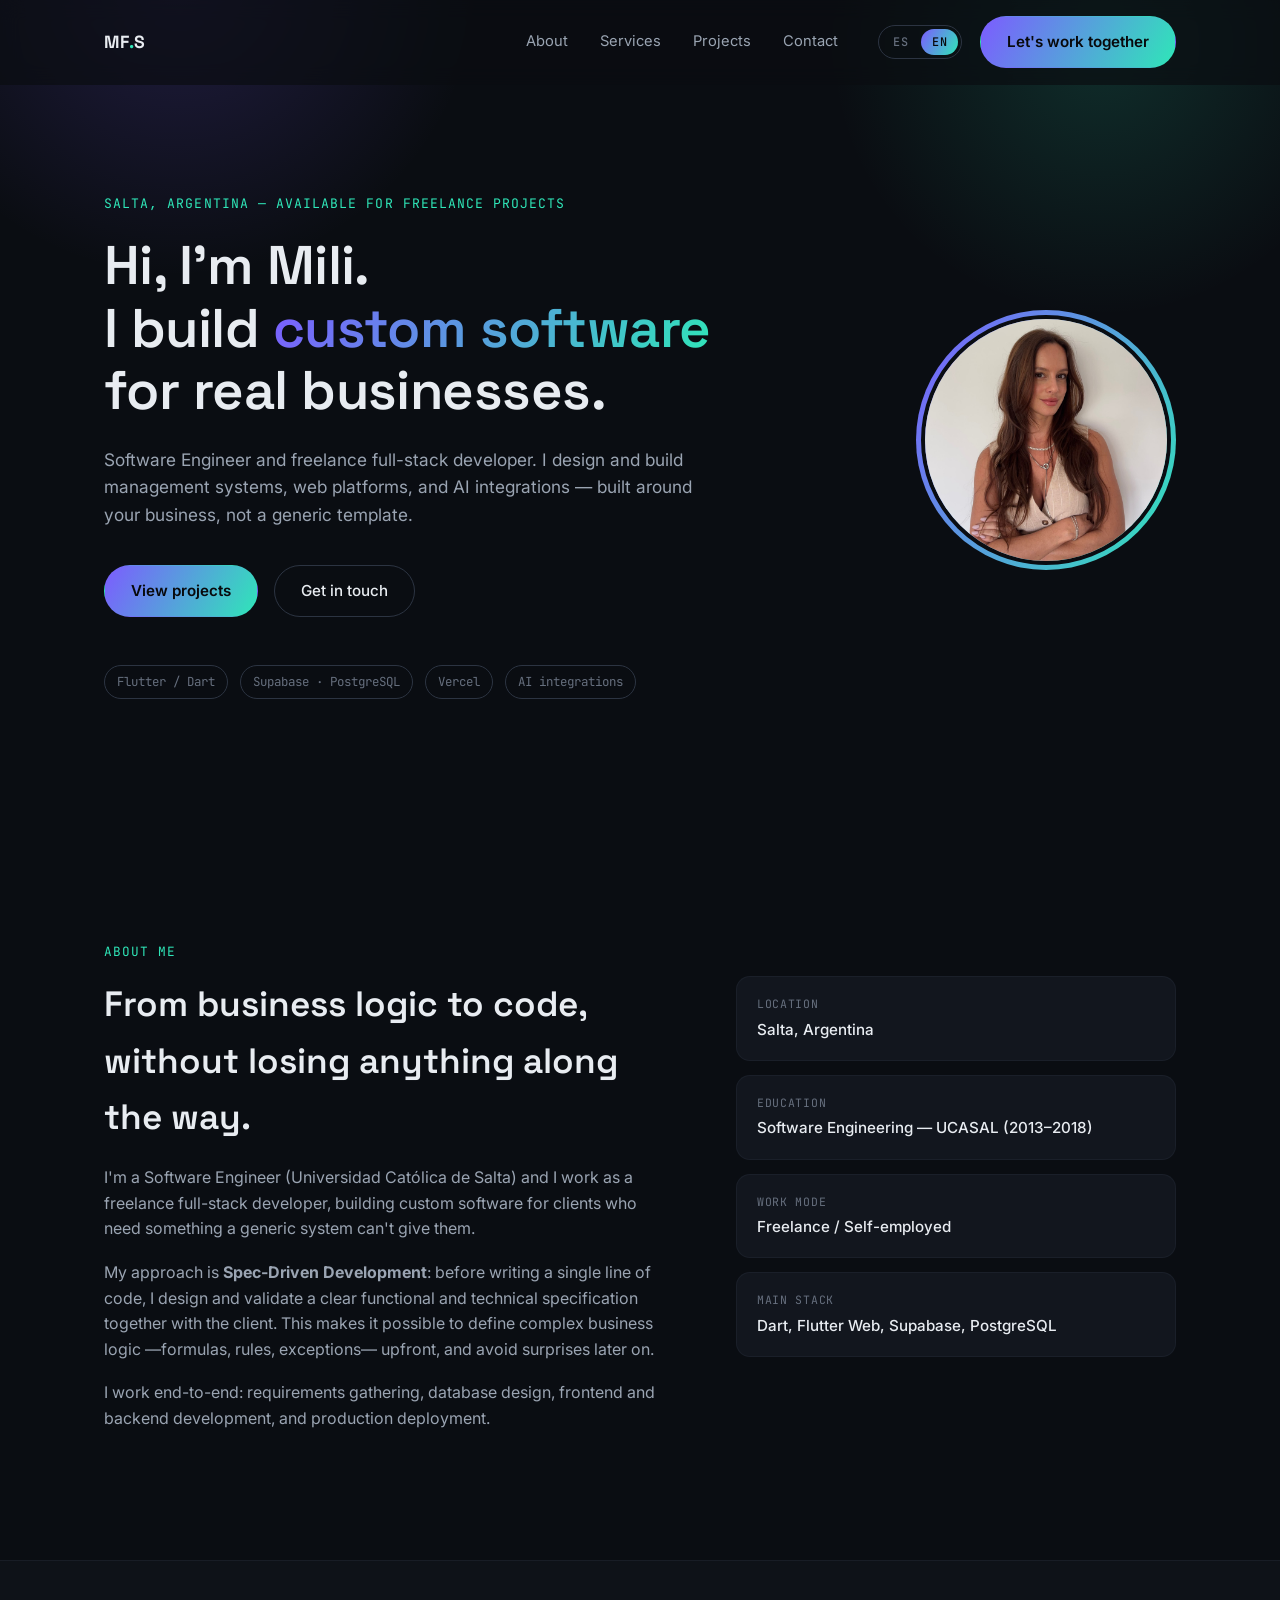
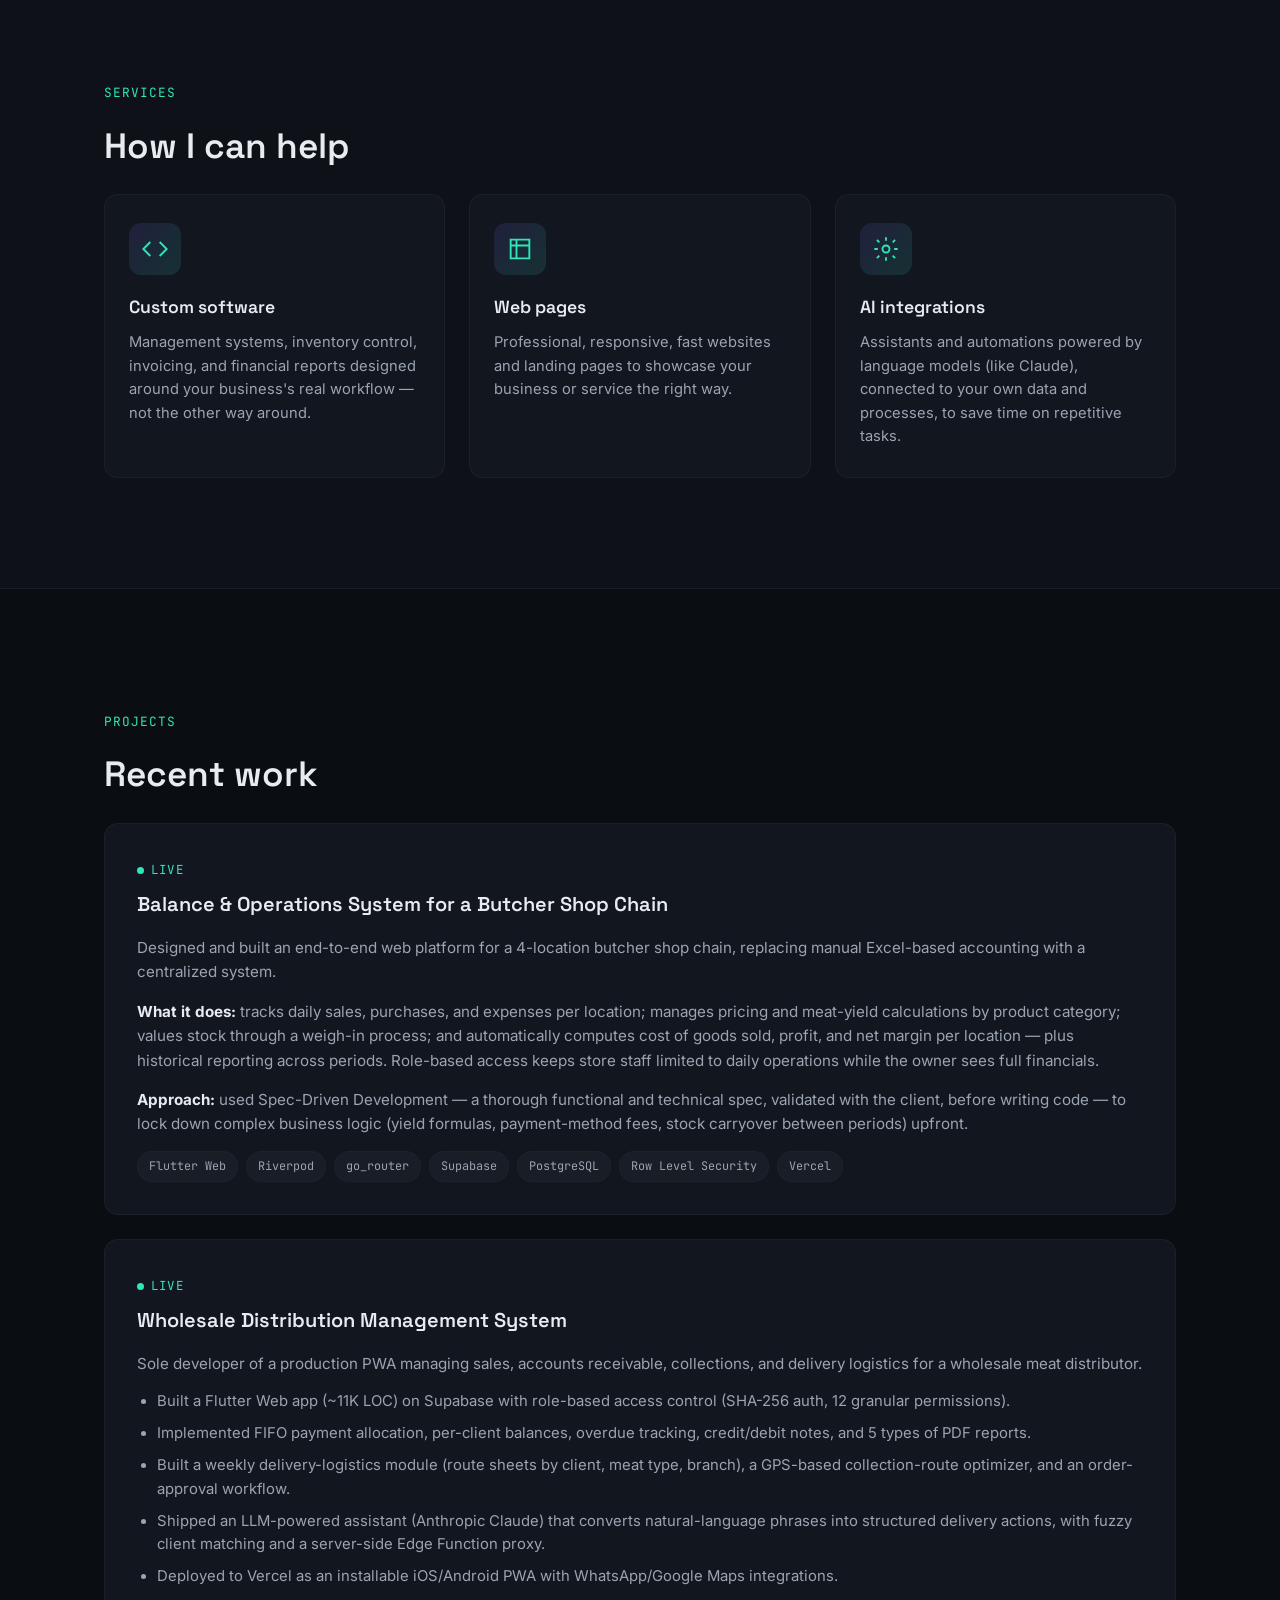
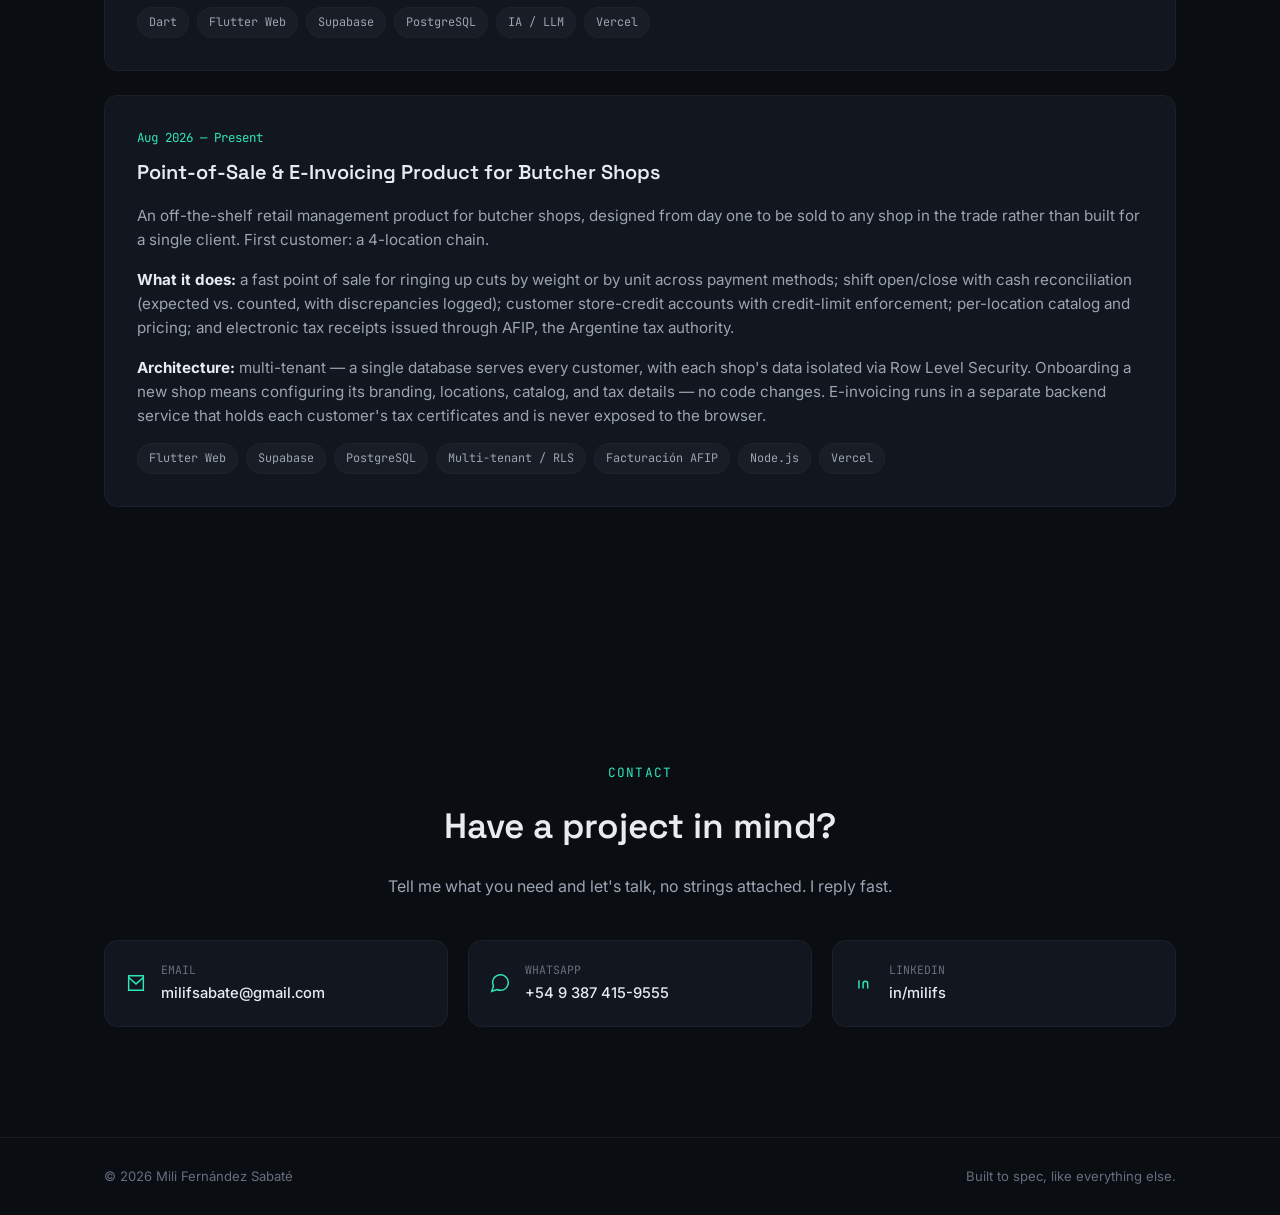
==== index.html @ 6b2559d8 "Marcar los sistemas en operación como Live y sumar el producto para carnicerías Los dos proyectos qu" ====
<!DOCTYPE html>
<html lang="es">
<head>
  <meta charset="UTF-8" />
  <meta name="viewport" content="width=device-width, initial-scale=1.0" />
  <title>Mili Fernández Sabaté — Desarrolladora de Software a Medida</title>
  <meta name="description" content="Ingeniera en Informática y desarrolladora full-stack freelance. Software a medida, páginas web e integraciones con IA para negocios reales." />
  <link rel="preconnect" href="https://fonts.googleapis.com">
  <link rel="preconnect" href="https://fonts.gstatic.com" crossorigin>
  <link href="https://fonts.googleapis.com/css2?family=Space+Grotesk:wght@400;500;600;700&family=Inter:wght@400;500;600&family=JetBrains+Mono:wght@400;500&display=swap" rel="stylesheet">
  <link rel="stylesheet" href="css/styles.css" />
</head>
<body>

  <!-- NAV -->
  <header class="nav" id="nav">
    <div class="nav-inner">
      <a href="#top" class="logo">MF<span class="logo-dot">.</span>S</a>
      <div class="nav-menu" id="nav-menu">
        <nav class="nav-links" id="nav-links">
          <a href="#sobre-mi" data-i18n="nav.about">Sobre mí</a>
          <a href="#servicios" data-i18n="nav.services">Servicios</a>
          <a href="#proyectos" data-i18n="nav.projects">Proyectos</a>
          <a href="#contacto" data-i18n="nav.contact">Contacto</a>
        </nav>
        <div class="nav-right">
          <div class="lang-switch" id="lang-switch" role="group" aria-label="Seleccionar idioma">
            <button type="button" data-lang="es" class="active">ES</button>
            <button type="button" data-lang="en">EN</button>
          </div>
          <a href="#contacto" class="btn btn-primary nav-cta" data-i18n="nav.cta">Trabajemos juntos</a>
        </div>
      </div>
      <button class="nav-toggle" id="nav-toggle" aria-label="Abrir menú">
        <span></span><span></span><span></span>
      </button>
    </div>
  </header>

  <!-- HERO -->
  <section class="hero" id="top">
    <div class="hero-bg" aria-hidden="true"></div>
    <div class="container hero-inner">
      <div class="hero-text">
        <p class="eyebrow reveal" data-i18n="hero.eyebrow">Salta, Argentina — Disponible para proyectos freelance</p>
        <h1 class="hero-title reveal" data-i18n="hero.title">
          Hola, soy Mili.<br />
          Construyo <span class="text-gradient">software a medida</span><br />
          para negocios reales.
        </h1>
        <p class="hero-subtitle reveal" data-i18n="hero.subtitle">
          Ingeniera en Informática y desarrolladora full-stack freelance. Diseño y desarrollo
          sistemas de gestión, plataformas web e integraciones con IA, pensados para resolver
          el problema específico de tu negocio — no una plantilla genérica.
        </p>
        <div class="hero-actions reveal">
          <a href="#proyectos" class="btn btn-primary" data-i18n="hero.cta1">Ver proyectos</a>
          <a href="#contacto" class="btn btn-ghost" data-i18n="hero.cta2">Contactarme</a>
        </div>
        <div class="hero-stack reveal">
          <span data-i18n="hero.stack1">Flutter / Dart</span>
          <span data-i18n="hero.stack2">Supabase · PostgreSQL</span>
          <span data-i18n="hero.stack3">Vercel</span>
          <span data-i18n="hero.stack4">Integraciones con IA</span>
        </div>
      </div>
      <div class="hero-photo-wrap reveal">
        <div class="hero-photo-ring">
          <img class="hero-photo" src="assets/profile.jpg" alt="Mili Fernández Sabaté" />
        </div>
      </div>
    </div>
  </section>

  <!-- SOBRE MI -->
  <section class="section" id="sobre-mi">
    <div class="container">
      <p class="section-tag reveal" data-i18n="about.tag">Sobre mí</p>
      <div class="about-grid">
        <div class="reveal">
          <h2 class="section-title" data-i18n="about.title">De la lógica del negocio al código, sin perder nada en el camino.</h2>
          <p class="about-text" data-i18n="about.p1">
            Soy Ingeniera en Informática (Universidad Católica de Salta) y trabajo como desarrolladora
            full-stack freelance, construyendo software a medida para clientes que necesitan algo que
            un sistema genérico no puede darles.
          </p>
          <p class="about-text" data-i18n="about.p2">
            Mi enfoque es el <strong>Desarrollo Guiado por Especificaciones</strong>: antes de escribir
            una sola línea de código, diseño y valido junto al cliente una especificación funcional y
            técnica clara. Esto permite dejar bien definida la lógica compleja del negocio —fórmulas,
            reglas, excepciones— desde el principio, y evitar sorpresas más adelante.
          </p>
          <p class="about-text" data-i18n="about.p3">
            Trabajo de punta a punta: relevamiento, diseño de base de datos, desarrollo frontend y
            backend, y despliegue en producción.
          </p>
        </div>
        <div class="about-facts reveal">
          <div class="fact-card">
            <span class="fact-label" data-i18n="about.fact1label">Ubicación</span>
            <span class="fact-value" data-i18n="about.fact1value">Salta, Argentina</span>
          </div>
          <div class="fact-card">
            <span class="fact-label" data-i18n="about.fact2label">Formación</span>
            <span class="fact-value" data-i18n="about.fact2value">Ing. en Informática — UCASAL (2013–2018)</span>
          </div>
          <div class="fact-card">
            <span class="fact-label" data-i18n="about.fact3label">Modalidad</span>
            <span class="fact-value" data-i18n="about.fact3value">Freelance / Self-employed</span>
          </div>
          <div class="fact-card">
            <span class="fact-label" data-i18n="about.fact4label">Stack principal</span>
            <span class="fact-value" data-i18n="about.fact4value">Dart, Flutter Web, Supabase, PostgreSQL</span>
          </div>
        </div>
      </div>
    </div>
  </section>

  <!-- SERVICIOS -->
  <section class="section section-alt" id="servicios">
    <div class="container">
      <p class="section-tag reveal" data-i18n="services.tag">Servicios</p>
      <h2 class="section-title reveal" data-i18n="services.title">En qué puedo ayudarte</h2>
      <div class="cards-grid">
        <div class="service-card reveal">
          <div class="service-icon">
            <svg width="28" height="28" viewBox="0 0 24 24" fill="none" stroke="currentColor" stroke-width="1.6"><path d="M16 18l6-6-6-6M8 6l-6 6 6 6"/></svg>
          </div>
          <h3 data-i18n="services.card1.title">Software a medida</h3>
          <p data-i18n="services.card1.desc">Sistemas de gestión, control de stock, facturación y reportes financieros diseñados
            para el flujo de trabajo real de tu negocio, no al revés.</p>
        </div>
        <div class="service-card reveal">
          <div class="service-icon">
            <svg width="28" height="28" viewBox="0 0 24 24" fill="none" stroke="currentColor" stroke-width="1.6"><path d="M4 4h16v16H4z"/><path d="M4 9h16M9 4v16"/></svg>
          </div>
          <h3 data-i18n="services.card2.title">Páginas web</h3>
          <p data-i18n="services.card2.desc">Sitios y landing pages profesionales, responsive y rápidas, para mostrar tu negocio
            o servicio de la mejor manera posible.</p>
        </div>
        <div class="service-card reveal">
          <div class="service-icon">
            <svg width="28" height="28" viewBox="0 0 24 24" fill="none" stroke="currentColor" stroke-width="1.6"><circle cx="12" cy="12" r="3"/><path d="M12 2v3M12 19v3M4.2 4.2l2.1 2.1M17.7 17.7l2.1 2.1M2 12h3M19 12h3M4.2 19.8l2.1-2.1M17.7 6.3l2.1-2.1"/></svg>
          </div>
          <h3 data-i18n="services.card3.title">Integraciones con IA</h3>
          <p data-i18n="services.card3.desc">Asistentes y automatizaciones con modelos de lenguaje (como Claude) conectados a tus
            propios datos y procesos, para ahorrar tiempo en tareas repetitivas.</p>
        </div>
      </div>
    </div>
  </section>

  <!-- PROYECTOS -->
  <section class="section" id="proyectos">
    <div class="container">
      <p class="section-tag reveal" data-i18n="projects.tag">Proyectos</p>
      <h2 class="section-title reveal" data-i18n="projects.title">Trabajo reciente</h2>

      <article class="project-card reveal">
        <div class="project-header">
          <div>
            <span class="project-period project-live" data-i18n="project1.period">Live</span>
            <h3 data-i18n="project1.title">Sistema de Balance y Operaciones para una Cadena de Carnicerías</h3>
          </div>
        </div>
        <p class="project-desc" data-i18n="project1.p1">
          Diseñé y desarrollé una plataforma web integral para una cadena de carnicerías con
          4 sucursales, reemplazando la contabilidad manual en Excel por un sistema centralizado.
        </p>
        <p class="project-desc" data-i18n="project1.p2">
          <strong>Qué hace:</strong> registra ventas, compras y gastos diarios por sucursal;
          gestiona precios y cálculos de rendimiento de carne por categoría de producto; valora
          el stock mediante un proceso de pesaje; y calcula automáticamente el costo de mercadería
          vendida, la ganancia y el margen neto por sucursal, con reportes históricos entre
          períodos. El acceso por roles limita al personal de tienda a las operaciones diarias,
          mientras que el dueño ve las finanzas completas.
        </p>
        <p class="project-desc" data-i18n="project1.p3">
          <strong>Enfoque:</strong> Desarrollo Guiado por Especificaciones — una especificación
          funcional y técnica exhaustiva, validada con el cliente antes de escribir código, para
          definir de antemano la lógica de negocio compleja (fórmulas de rendimiento, comisiones
          por medio de pago, arrastre de stock entre períodos).
        </p>
        <div class="tag-list">
          <span class="tag">Flutter Web</span>
          <span class="tag">Riverpod</span>
          <span class="tag">go_router</span>
          <span class="tag">Supabase</span>
          <span class="tag">PostgreSQL</span>
          <span class="tag">Row Level Security</span>
          <span class="tag">Vercel</span>
        </div>
      </article>

      <article class="project-card reveal">
        <div class="project-header">
          <div>
            <span class="project-period project-live" data-i18n="project2.period">Live</span>
            <h3 data-i18n="project2.title">Sistema de Gestión de Distribución Mayorista</h3>
          </div>
        </div>
        <p class="project-desc" data-i18n="project2.p1">
          Única desarrolladora de una PWA en producción que gestiona ventas, cuentas por cobrar,
          cobranzas y logística de entregas para un distribuidor mayorista de carnes.
        </p>
        <ul class="project-list">
          <li data-i18n="project2.li1">App en Flutter Web (~11K líneas de código) sobre Supabase, con control de acceso
            basado en roles (autenticación SHA-256, 12 permisos granulares).</li>
          <li data-i18n="project2.li2">Asignación de pagos FIFO, saldos por cliente, seguimiento de deudas vencidas,
            notas de crédito/débito y 5 tipos de reportes en PDF.</li>
          <li data-i18n="project2.li3">Módulo semanal de logística de entregas (hojas de ruta por cliente, tipo de carne
            y sucursal), optimizador de rutas de cobranza basado en GPS, y flujo de aprobación
            de pedidos.</li>
          <li data-i18n="project2.li4">Asistente con IA (Anthropic Claude) que convierte frases en lenguaje natural en
            acciones de entrega estructuradas, con matching difuso de clientes y un proxy
            server-side mediante Edge Function.</li>
          <li data-i18n="project2.li5">Desplegado en Vercel como PWA instalable para iOS/Android, con integraciones de
            WhatsApp y Google Maps.</li>
        </ul>
        <div class="tag-list">
          <span class="tag">Dart</span>
          <span class="tag">Flutter Web</span>
          <span class="tag">Supabase</span>
          <span class="tag">PostgreSQL</span>
          <span class="tag">IA / LLM</span>
          <span class="tag">Vercel</span>
        </div>
      </article>

      <article class="project-card reveal">
        <div class="project-header">
          <div>
            <span class="project-period" data-i18n="project3.period">Ago 2026 — Presente</span>
            <h3 data-i18n="project3.title">Producto de Punto de Venta y Facturación Electrónica para Carnicerías</h3>
          </div>
        </div>
        <p class="project-desc" data-i18n="project3.p1">
          Producto propio de gestión comercial para carnicerías, pensado desde el día uno para
          venderse a cualquier comercio del rubro en lugar de desarrollarse a medida para uno solo.
          El primer cliente es una cadena de 4 sucursales.
        </p>
        <p class="project-desc" data-i18n="project3.p2">
          <strong>Qué hace:</strong> punto de venta rápido para despachar cortes por kilo o por
          unidad con distintos medios de pago; apertura y cierre de turno con arqueo de caja
          (efectivo esperado contra contado, registrando las diferencias); cuenta corriente de
          clientes con control de límite de crédito; catálogo y precios propios por sucursal; y
          emisión de comprobantes fiscales electrónicos ante AFIP.
        </p>
        <p class="project-desc" data-i18n="project3.p3">
          <strong>Arquitectura:</strong> multi-tenant — una sola base de datos atiende a todos los
          clientes, con los datos de cada carnicería aislados mediante Row Level Security. Dar de
          alta un comercio nuevo es configurar su marca, sucursales, catálogo y datos fiscales, sin
          tocar código. La facturación electrónica corre en un servicio backend separado que
          custodia los certificados fiscales de cada cliente y nunca se expone en el navegador.
        </p>
        <div class="tag-list">
          <span class="tag">Flutter Web</span>
          <span class="tag">Supabase</span>
          <span class="tag">PostgreSQL</span>
          <span class="tag">Multi-tenant / RLS</span>
          <span class="tag">Facturación AFIP</span>
          <span class="tag">Node.js</span>
          <span class="tag">Vercel</span>
        </div>
      </article>
    </div>
  </section>

  <!-- TESTIMONIOS (oculto hasta tener contenido real) -->
  <section class="section section-alt" id="testimonios" hidden>
    <div class="container">
      <p class="section-tag reveal">Testimonios</p>
      <h2 class="section-title reveal">Lo que dicen mis clientes</h2>
      <div class="cards-grid" id="testimonials-grid">
        <!-- Agregar acá cada testimonio con esta estructura:
        <blockquote class="testimonial-card reveal">
          <p>"Texto del testimonio."</p>
          <footer>— Nombre, Cargo / Empresa</footer>
        </blockquote>
        -->
      </div>
    </div>
  </section>

  <!-- CONTACTO -->
  <section class="section" id="contacto">
    <div class="container contact-inner">
      <p class="section-tag reveal" data-i18n="contact.tag">Contacto</p>
      <h2 class="section-title reveal" data-i18n="contact.title">¿Tenés un proyecto en mente?</h2>
      <p class="about-text reveal" data-i18n="contact.subtitle">
        Contame qué necesitás y charlamos sin compromiso. Respondo rápido.
      </p>
      <div class="contact-grid reveal">
        <a class="contact-card" href="mailto:milifsabate@gmail.com">
          <svg width="22" height="22" viewBox="0 0 24 24" fill="none" stroke="currentColor" stroke-width="1.6"><path d="M4 4h16v16H4z"/><path d="M4 6l8 7 8-7"/></svg>
          <div>
            <span class="contact-label" data-i18n="contact.email.label">Email</span>
            <span class="contact-value">milifsabate@gmail.com</span>
          </div>
        </a>
        <a class="contact-card" href="https://wa.me/5493874159555" target="_blank" rel="noopener">
          <svg width="22" height="22" viewBox="0 0 24 24" fill="none" stroke="currentColor" stroke-width="1.6"><path d="M21 11.5a8.38 8.38 0 0 1-.9 3.8 8.5 8.5 0 0 1-7.6 4.7 8.38 8.38 0 0 1-3.8-.9L3 21l1.9-5.7a8.38 8.38 0 0 1-.9-3.8 8.5 8.5 0 0 1 4.7-7.6 8.38 8.38 0 0 1 3.8-.9h.5a8.48 8.48 0 0 1 8 8v.5z"/></svg>
          <div>
            <span class="contact-label" data-i18n="contact.whatsapp.label">WhatsApp</span>
            <span class="contact-value">+54 9 387 415-9555</span>
          </div>
        </a>
        <a class="contact-card" href="https://www.linkedin.com/in/milifs/" target="_blank" rel="noopener">
          <svg width="22" height="22" viewBox="0 0 24 24" fill="none" stroke="currentColor" stroke-width="1.6"><path d="M4 4h16v16H4z" opacity="0"/><path d="M6.5 9h0M6.5 9v9M6.5 6.5h0M11 18v-5.5c0-1.7 1-2.5 2.5-2.5S16 10.8 16 12.5V18M11 12v6"/></svg>
          <div>
            <span class="contact-label" data-i18n="contact.linkedin.label">LinkedIn</span>
            <span class="contact-value">in/milifs</span>
          </div>
        </a>
      </div>
    </div>
  </section>

  <footer class="footer">
    <div class="container footer-inner">
      <span>© <span id="year"></span> Mili Fernández Sabaté</span>
      <span data-i18n="footer.tagline">Hecho a medida, como todo lo demás.</span>
    </div>
  </footer>

  <script src="js/i18n.js"></script>
  <script src="js/main.js"></script>
</body>
</html>
---- css/styles.css ----
/* ---------- Tokens ---------- */
:root {
  --bg: #0a0d12;
  --bg-alt: #0e1218;
  --surface: #12161e;
  --surface-hover: #171c26;
  --border: #22293580;
  --border-strong: #2c3442;
  --text: #e8ecf1;
  --text-dim: #9aa4b2;
  --text-faint: #666f7e;
  --accent: #7c5cff;
  --accent-2: #2fe6b8;
  --accent-grad: linear-gradient(120deg, #7c5cff, #2fe6b8);
  --radius: 14px;
  --max-w: 1120px;
  --font-display: "Space Grotesk", "Inter", sans-serif;
  --font-body: "Inter", sans-serif;
  --font-mono: "JetBrains Mono", monospace;
}

* { box-sizing: border-box; }

html { scroll-behavior: smooth; }

body {
  margin: 0;
  background: var(--bg);
  color: var(--text);
  font-family: var(--font-body);
  line-height: 1.6;
  -webkit-font-smoothing: antialiased;
}

.container {
  max-width: var(--max-w);
  margin: 0 auto;
  padding: 0 24px;
}

h1, h2, h3 {
  font-family: var(--font-display);
  font-weight: 600;
  margin: 0;
  color: var(--text);
}

p { color: var(--text-dim); }

a { color: inherit; text-decoration: none; }

.text-gradient {
  background: var(--accent-grad);
  -webkit-background-clip: text;
  background-clip: text;
  color: transparent;
}

/* ---------- Reveal on scroll ---------- */
.reveal {
  opacity: 0;
  transform: translateY(16px);
  transition: opacity .6s ease, transform .6s ease;
}
.reveal.in-view {
  opacity: 1;
  transform: translateY(0);
}

/* ---------- Nav ---------- */
.nav {
  position: fixed;
  top: 0;
  left: 0;
  right: 0;
  z-index: 100;
  backdrop-filter: blur(10px);
  background: rgba(10, 13, 18, 0.7);
  border-bottom: 1px solid transparent;
  transition: border-color .3s ease, background .3s ease;
}
.nav.scrolled {
  border-bottom-color: var(--border);
}
.nav-inner {
  max-width: var(--max-w);
  margin: 0 auto;
  padding: 16px 24px;
  display: flex;
  align-items: center;
  justify-content: space-between;
}
.logo {
  font-family: var(--font-display);
  font-weight: 700;
  font-size: 1.1rem;
  letter-spacing: 0.02em;
}
.logo-dot { color: var(--accent-2); }
.nav-menu {
  display: flex;
  align-items: center;
  gap: 40px;
}
.nav-links {
  display: flex;
  gap: 32px;
}
.nav-links a {
  font-size: 0.92rem;
  color: var(--text-dim);
  transition: color .2s ease;
}
.nav-links a:hover { color: var(--text); }
.nav-right {
  display: flex;
  align-items: center;
  gap: 18px;
}
.nav-cta { font-size: 0.88rem; padding: 9px 18px; }

.lang-switch {
  display: flex;
  border: 1px solid var(--border-strong);
  border-radius: 999px;
  padding: 3px;
  gap: 2px;
}
.lang-switch button {
  border: none;
  background: transparent;
  color: var(--text-faint);
  font-family: var(--font-mono);
  font-size: 0.74rem;
  font-weight: 500;
  letter-spacing: 0.04em;
  padding: 5px 11px;
  border-radius: 999px;
  cursor: pointer;
  transition: background .2s ease, color .2s ease;
}
.lang-switch button.active {
  background: var(--accent-grad);
  color: #08090c;
}
.lang-switch button:not(.active):hover {
  color: var(--text);
}

.nav-toggle {
  display: none;
  flex-direction: column;
  justify-content: center;
  gap: 5px;
  width: 36px;
  height: 36px;
  background: none;
  border: none;
  cursor: pointer;
}
.nav-toggle span {
  display: block;
  height: 2px;
  background: var(--text);
  border-radius: 2px;
  transition: transform .25s ease, opacity .25s ease;
}

/* ---------- Buttons ---------- */
.btn {
  display: inline-flex;
  align-items: center;
  justify-content: center;
  padding: 13px 26px;
  border-radius: 999px;
  font-weight: 500;
  font-size: 0.95rem;
  cursor: pointer;
  transition: transform .2s ease, box-shadow .2s ease, background .2s ease, border-color .2s ease;
  border: 1px solid transparent;
}
.btn-primary {
  background: var(--accent-grad);
  color: #08090c;
  font-weight: 600;
}
.btn-primary:hover {
  transform: translateY(-2px);
  box-shadow: 0 8px 24px -8px #7c5cff80;
}
.btn-ghost {
  border-color: var(--border-strong);
  color: var(--text);
}
.btn-ghost:hover {
  border-color: var(--accent);
  background: var(--surface);
}

/* ---------- Hero ---------- */
.hero {
  position: relative;
  padding: 180px 0 120px;
  overflow: hidden;
}
.hero-bg {
  position: absolute;
  inset: -20% -10% auto -10%;
  height: 700px;
  background:
    radial-gradient(500px circle at 20% 20%, #7c5cff33, transparent 60%),
    radial-gradient(450px circle at 80% 30%, #2fe6b826, transparent 60%);
  pointer-events: none;
  z-index: 0;
}
.hero-inner {
  position: relative;
  z-index: 1;
  display: grid;
  grid-template-columns: 1fr auto;
  gap: 48px;
  align-items: center;
}
.hero-text {
  max-width: 660px;
}
.eyebrow {
  font-family: var(--font-mono);
  font-size: 0.82rem;
  color: var(--accent-2);
  text-transform: uppercase;
  letter-spacing: 0.08em;
  margin-bottom: 20px;
}
.hero-title {
  font-size: clamp(2.2rem, 5vw, 3.4rem);
  line-height: 1.15;
  letter-spacing: -0.01em;
  margin-bottom: 24px;
}
.hero-subtitle {
  font-size: 1.08rem;
  max-width: 600px;
  margin-bottom: 36px;
}
.hero-actions {
  display: flex;
  gap: 16px;
  margin-bottom: 48px;
  flex-wrap: wrap;
}
.hero-stack {
  display: flex;
  gap: 12px;
  flex-wrap: wrap;
}
.hero-stack span {
  font-family: var(--font-mono);
  font-size: 0.78rem;
  color: var(--text-faint);
  border: 1px solid var(--border-strong);
  padding: 6px 12px;
  border-radius: 999px;
}

.hero-photo-wrap {
  display: flex;
  justify-content: center;
}
.hero-photo-ring {
  width: 260px;
  height: 260px;
  border-radius: 50%;
  padding: 5px;
  background: var(--accent-grad);
  flex-shrink: 0;
}
.hero-photo {
  width: 100%;
  height: 100%;
  border-radius: 50%;
  object-fit: cover;
  display: block;
  border: 4px solid var(--bg);
}

/* ---------- Sections ---------- */
.section {
  padding: 110px 0;
}
.section-alt {
  background: var(--bg-alt);
  border-top: 1px solid var(--border);
  border-bottom: 1px solid var(--border);
}
.section-tag {
  font-family: var(--font-mono);
  font-size: 0.8rem;
  color: var(--accent-2);
  text-transform: uppercase;
  letter-spacing: 0.08em;
  margin-bottom: 14px;
}
.section-title {
  font-size: clamp(1.6rem, 3.2vw, 2.2rem);
  margin-bottom: 20px;
  max-width: 640px;
}

/* ---------- About ---------- */
.about-grid {
  display: grid;
  grid-template-columns: 1.3fr 1fr;
  gap: 60px;
  align-items: start;
}
.about-text {
  margin-bottom: 18px;
  font-size: 1rem;
}
.about-facts {
  display: grid;
  gap: 14px;
}
.fact-card {
  background: var(--surface);
  border: 1px solid var(--border);
  border-radius: var(--radius);
  padding: 18px 20px;
  display: flex;
  flex-direction: column;
  gap: 4px;
}
.fact-label {
  font-family: var(--font-mono);
  font-size: 0.72rem;
  color: var(--text-faint);
  text-transform: uppercase;
  letter-spacing: 0.06em;
}
.fact-value {
  font-size: 0.95rem;
  font-weight: 500;
}

/* ---------- Services ---------- */
.cards-grid {
  display: grid;
  grid-template-columns: repeat(3, 1fr);
  gap: 24px;
  margin-top: 10px;
}
.service-card {
  background: var(--surface);
  border: 1px solid var(--border);
  border-radius: var(--radius);
  padding: 28px 24px;
  transition: border-color .25s ease, transform .25s ease;
}
.service-card:hover {
  border-color: var(--accent);
  transform: translateY(-4px);
}
.service-icon {
  width: 52px;
  height: 52px;
  border-radius: 12px;
  display: flex;
  align-items: center;
  justify-content: center;
  background: linear-gradient(135deg, #7c5cff22, #2fe6b822);
  color: var(--accent-2);
  margin-bottom: 18px;
}
.service-card h3 {
  font-size: 1.1rem;
  margin-bottom: 10px;
}
.service-card p {
  font-size: 0.92rem;
  margin: 0;
}

/* ---------- Projects ---------- */
.project-card {
  background: var(--surface);
  border: 1px solid var(--border);
  border-radius: var(--radius);
  padding: 32px;
  margin-bottom: 24px;
}
.project-header {
  margin-bottom: 16px;
}
.project-period {
  font-family: var(--font-mono);
  font-size: 0.78rem;
  color: var(--accent-2);
  display: block;
  margin-bottom: 8px;
}
.project-live {
  display: inline-flex;
  align-items: center;
  gap: 7px;
  text-transform: uppercase;
  letter-spacing: 0.1em;
}
.project-live::before {
  content: "";
  width: 7px;
  height: 7px;
  border-radius: 50%;
  background: var(--accent-2);
  animation: live-pulse 2.2s ease-out infinite;
}
@keyframes live-pulse {
  0%   { box-shadow: 0 0 0 0 #2fe6b899; }
  70%  { box-shadow: 0 0 0 7px #2fe6b800; }
  100% { box-shadow: 0 0 0 0 #2fe6b800; }
}
@media (prefers-reduced-motion: reduce) {
  .project-live::before { animation: none; }
}
.project-header h3 {
  font-size: 1.25rem;
}
.project-desc {
  font-size: 0.95rem;
  margin-bottom: 14px;
}
.project-desc strong { color: var(--text); }
.project-list {
  margin: 0 0 18px;
  padding-left: 20px;
  color: var(--text-dim);
  font-size: 0.93rem;
}
.project-list li { margin-bottom: 8px; }
.tag-list {
  display: flex;
  gap: 8px;
  flex-wrap: wrap;
}
.tag {
  font-family: var(--font-mono);
  font-size: 0.74rem;
  color: var(--text-dim);
  background: #ffffff08;
  border: 1px solid var(--border);
  padding: 5px 11px;
  border-radius: 999px;
}

/* ---------- Testimonials ---------- */
.testimonial-card {
  background: var(--surface);
  border: 1px solid var(--border);
  border-radius: var(--radius);
  padding: 26px;
  margin: 0;
}
.testimonial-card p {
  font-size: 0.98rem;
  color: var(--text);
  margin-bottom: 14px;
}
.testimonial-card footer {
  font-size: 0.85rem;
  color: var(--text-faint);
}

/* ---------- Contact ---------- */
.contact-inner {
  text-align: center;
}
.contact-inner .section-title,
.contact-inner .about-text {
  margin-left: auto;
  margin-right: auto;
}
.contact-grid {
  display: grid;
  grid-template-columns: repeat(3, 1fr);
  gap: 20px;
  margin-top: 40px;
  text-align: left;
}
.contact-card {
  display: flex;
  align-items: center;
  gap: 14px;
  background: var(--surface);
  border: 1px solid var(--border);
  border-radius: var(--radius);
  padding: 20px;
  transition: border-color .25s ease, transform .25s ease;
}
.contact-card:hover {
  border-color: var(--accent);
  transform: translateY(-3px);
}
.contact-card svg { color: var(--accent-2); flex-shrink: 0; }
.contact-label {
  display: block;
  font-family: var(--font-mono);
  font-size: 0.72rem;
  color: var(--text-faint);
  text-transform: uppercase;
  margin-bottom: 3px;
}
.contact-value {
  display: block;
  font-size: 0.92rem;
  font-weight: 500;
  word-break: break-word;
}

/* ---------- Footer ---------- */
.footer {
  border-top: 1px solid var(--border);
  padding: 28px 0;
}
.footer-inner {
  display: flex;
  justify-content: space-between;
  font-size: 0.82rem;
  color: var(--text-faint);
  flex-wrap: wrap;
  gap: 8px;
}

/* ---------- Responsive ---------- */
@media (max-width: 860px) {
  .about-grid { grid-template-columns: 1fr; gap: 32px; }
  .cards-grid { grid-template-columns: 1fr; }
  .contact-grid { grid-template-columns: 1fr; }
  .hero-inner { grid-template-columns: 1fr; text-align: center; }
  .hero-text { max-width: 100%; }
  .hero-actions, .hero-stack { justify-content: center; }
  .hero-photo-wrap { order: -1; }
  .hero-photo-ring { width: 180px; height: 180px; }
}

@media (max-width: 720px) {
  .nav-menu { display: none; }
  .nav-toggle { display: flex; }
  .nav.open .nav-menu {
    display: flex;
    flex-direction: column;
    align-items: flex-start;
    position: absolute;
    top: 100%;
    left: 0;
    right: 0;
    background: var(--bg);
    border-bottom: 1px solid var(--border);
    padding: 20px 24px 28px;
    gap: 20px;
  }
  .nav.open .nav-links {
    flex-direction: column;
    gap: 16px;
  }
  .nav.open .nav-right {
    flex-direction: column;
    align-items: flex-start;
    gap: 16px;
    width: 100%;
    border-top: 1px solid var(--border);
    padding-top: 18px;
  }
  .hero { padding: 140px 0 80px; }
  .section { padding: 72px 0; }
}
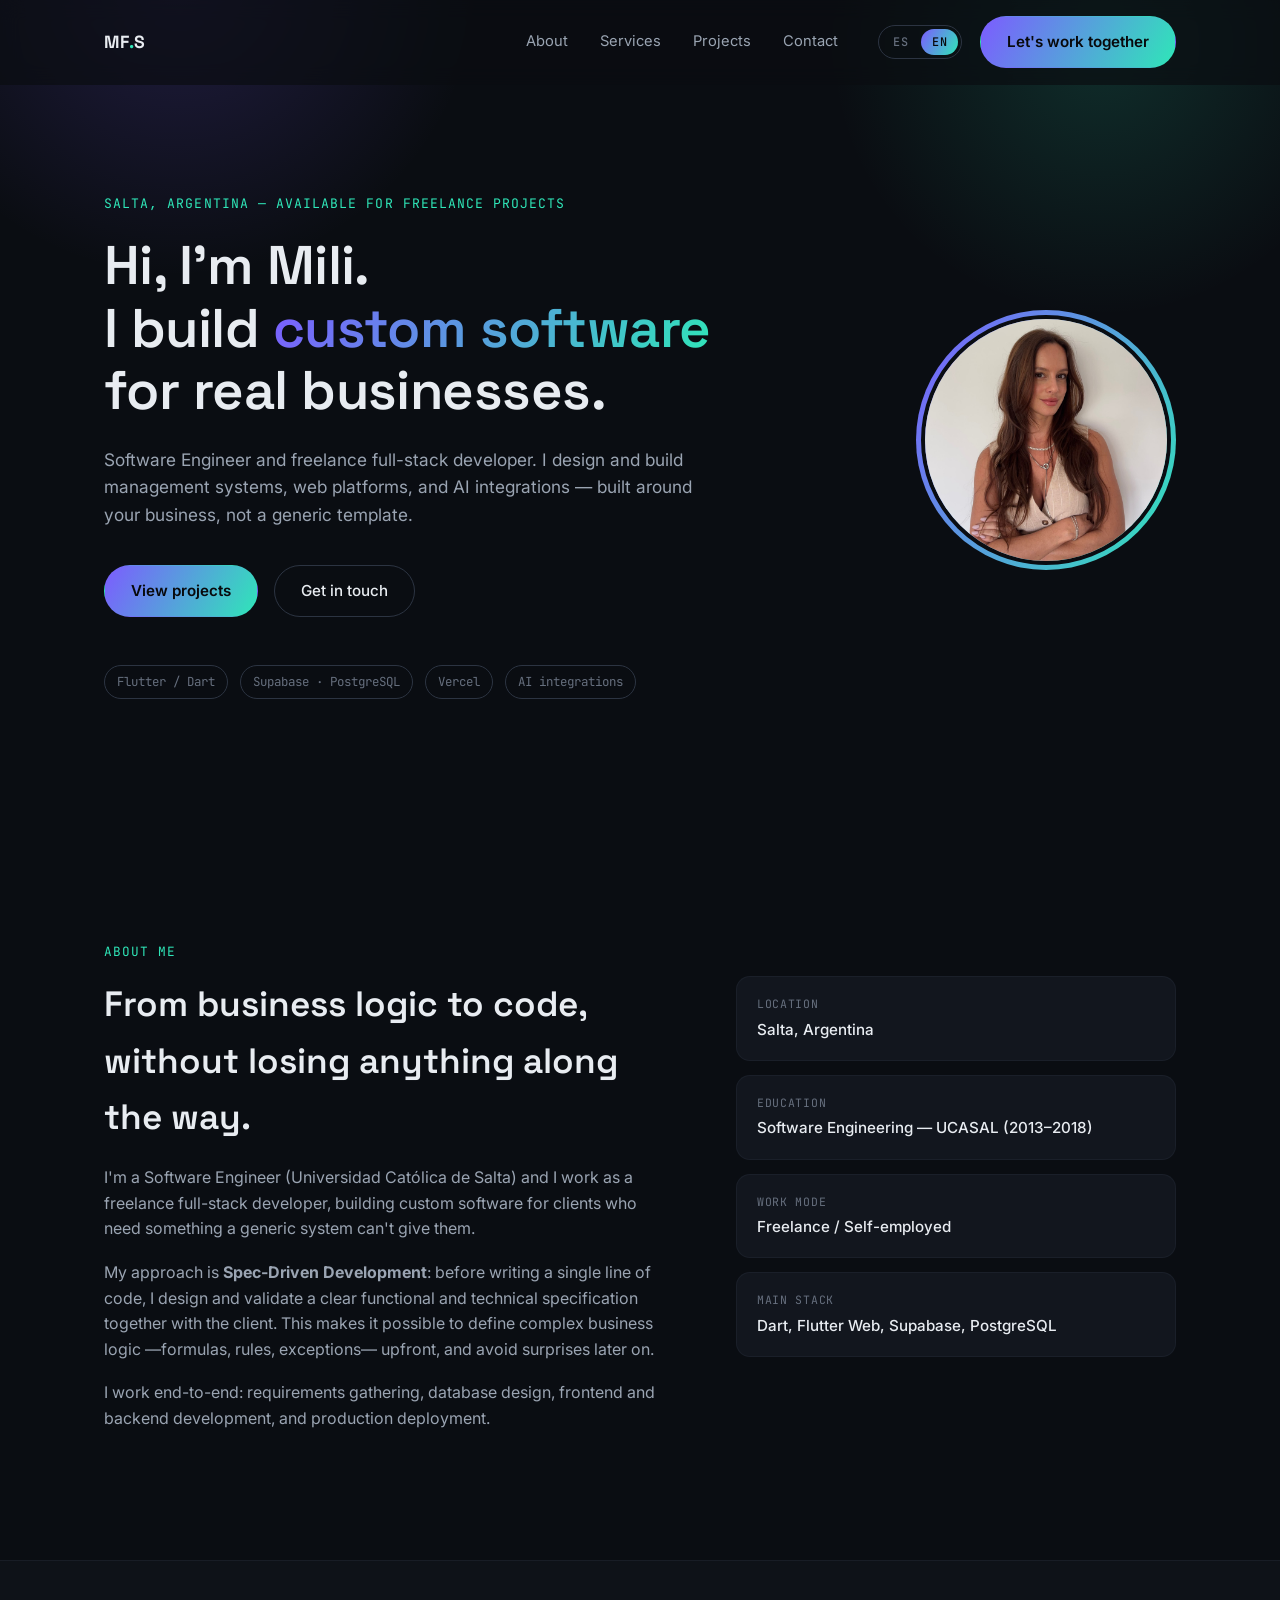
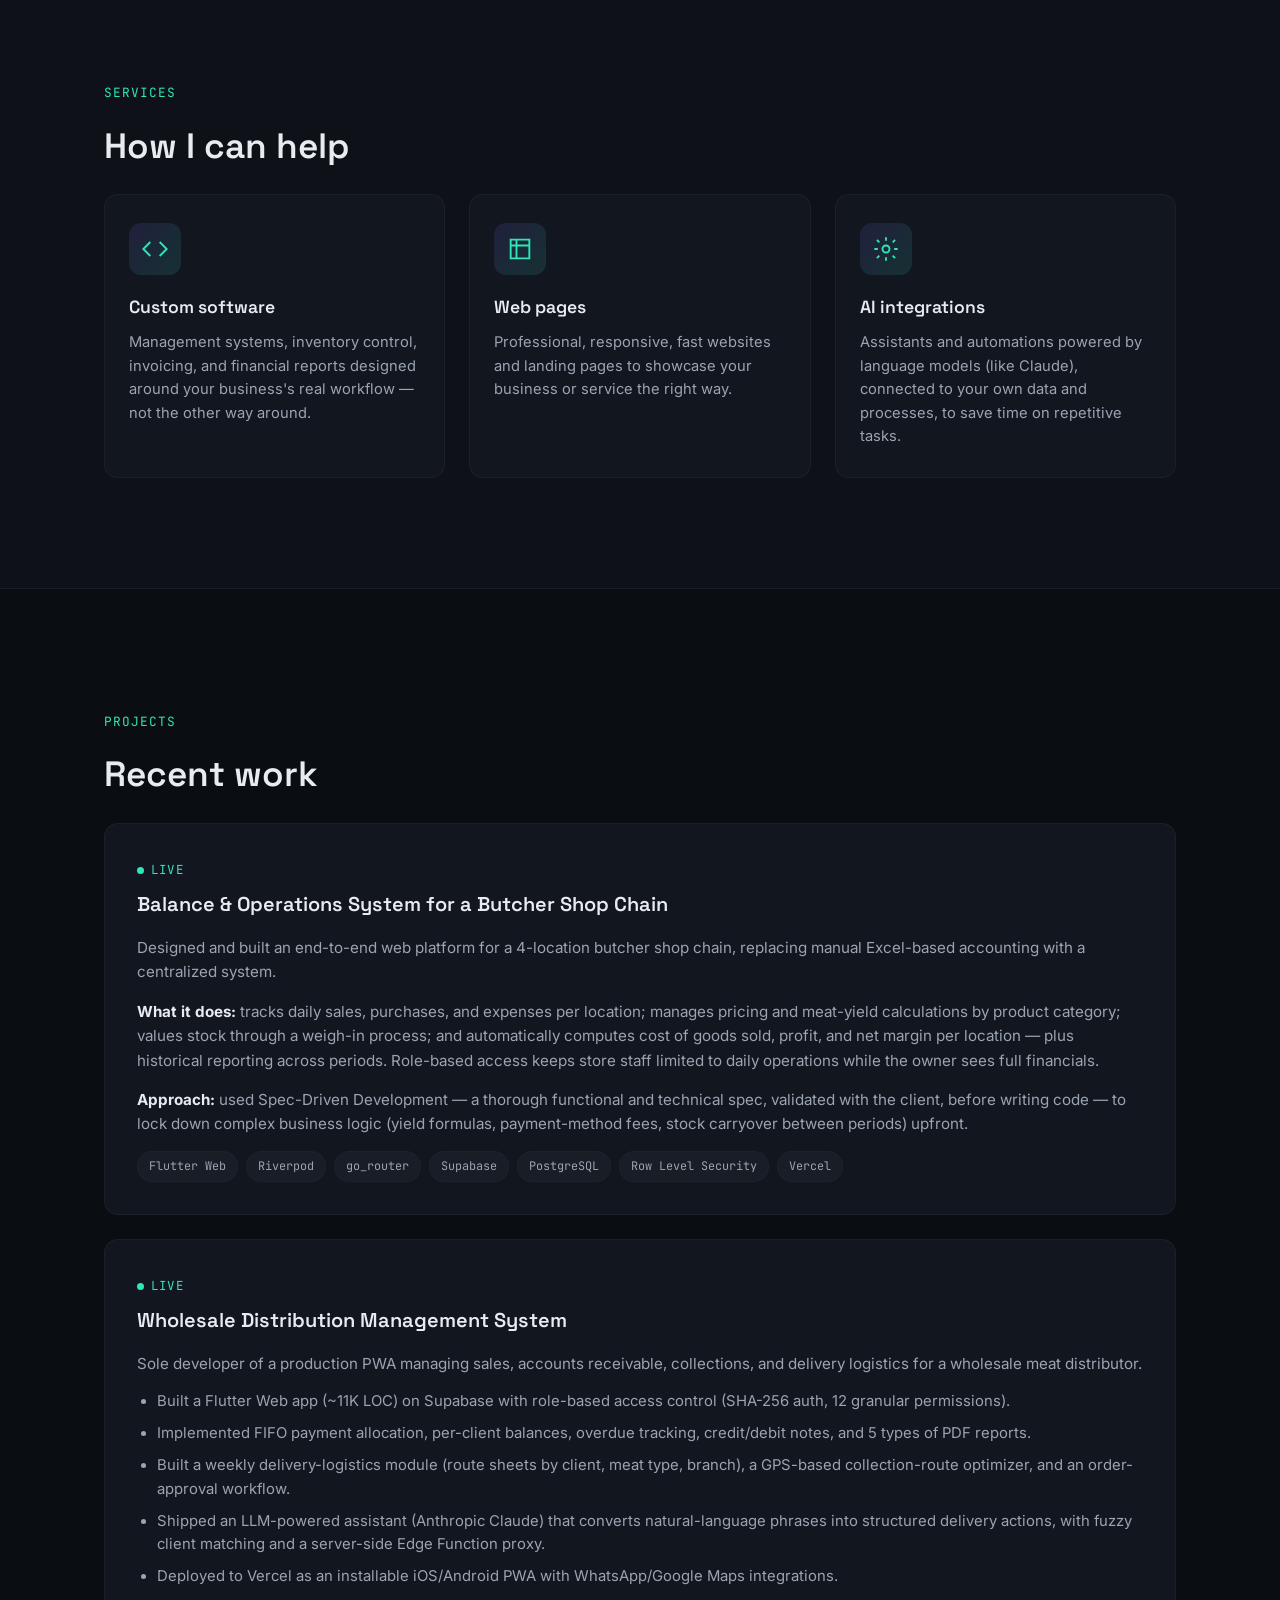
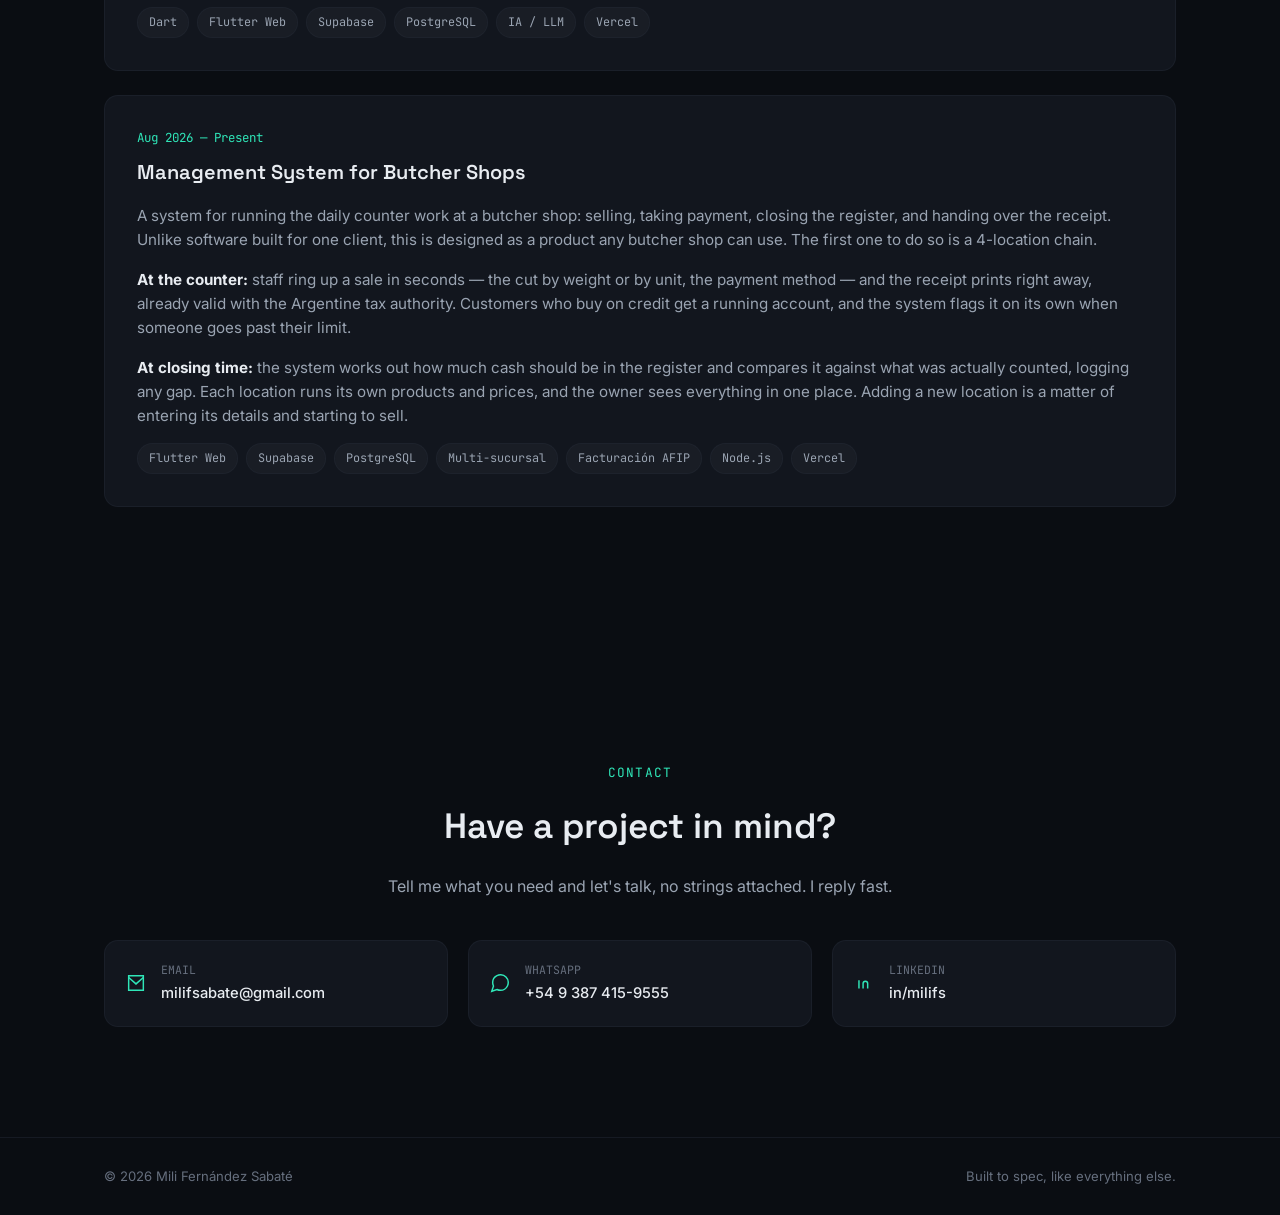
==== commit d6ebbeec: "Reescribir el proyecto de carnicerías en lenguaje de negocio El texto anterior describía la arquitec" ====
--- a/index.html
+++ b/index.html
@@ -232,33 +232,32 @@
         <div class="project-header">
           <div>
             <span class="project-period" data-i18n="project3.period">Ago 2026 — Presente</span>
-            <h3 data-i18n="project3.title">Producto de Punto de Venta y Facturación Electrónica para Carnicerías</h3>
+            <h3 data-i18n="project3.title">Sistema de Gestión para Carnicerías</h3>
           </div>
         </div>
         <p class="project-desc" data-i18n="project3.p1">
-          Producto propio de gestión comercial para carnicerías, pensado desde el día uno para
-          venderse a cualquier comercio del rubro en lugar de desarrollarse a medida para uno solo.
-          El primer cliente es una cadena de 4 sucursales.
+          Un sistema para manejar el día a día del mostrador de una carnicería: vender, cobrar,
+          cerrar la caja y entregar la factura. A diferencia de un desarrollo a medida para un solo
+          cliente, está pensado como producto, para que cualquier carnicería pueda usarlo. La
+          primera en hacerlo es una cadena de 4 sucursales.
         </p>
         <p class="project-desc" data-i18n="project3.p2">
-          <strong>Qué hace:</strong> punto de venta rápido para despachar cortes por kilo o por
-          unidad con distintos medios de pago; apertura y cierre de turno con arqueo de caja
-          (efectivo esperado contra contado, registrando las diferencias); cuenta corriente de
-          clientes con control de límite de crédito; catálogo y precios propios por sucursal; y
-          emisión de comprobantes fiscales electrónicos ante AFIP.
+          <strong>En el mostrador:</strong> el vendedor arma la venta en segundos —el corte por kilo
+          o por unidad, el medio de pago— y la factura sale en el momento, ya válida ante AFIP. Los
+          clientes que compran fiado tienen su cuenta corriente, y el sistema avisa solo cuando
+          alguien se pasa del límite que le fijaron.
         </p>
         <p class="project-desc" data-i18n="project3.p3">
-          <strong>Arquitectura:</strong> multi-tenant — una sola base de datos atiende a todos los
-          clientes, con los datos de cada carnicería aislados mediante Row Level Security. Dar de
-          alta un comercio nuevo es configurar su marca, sucursales, catálogo y datos fiscales, sin
-          tocar código. La facturación electrónica corre en un servicio backend separado que
-          custodia los certificados fiscales de cada cliente y nunca se expone en el navegador.
+          <strong>Al cerrar el día:</strong> el sistema calcula cuánta plata debería haber en la caja
+          y la compara con lo que realmente se contó, dejando asentada cualquier diferencia. Cada
+          sucursal maneja sus propios productos y precios, y el dueño ve todo desde un mismo lugar.
+          Sumar una sucursal nueva es cargar sus datos y empezar a vender.
         </p>
         <div class="tag-list">
           <span class="tag">Flutter Web</span>
           <span class="tag">Supabase</span>
           <span class="tag">PostgreSQL</span>
-          <span class="tag">Multi-tenant / RLS</span>
+          <span class="tag">Multi-sucursal</span>
           <span class="tag">Facturación AFIP</span>
           <span class="tag">Node.js</span>
           <span class="tag">Vercel</span>
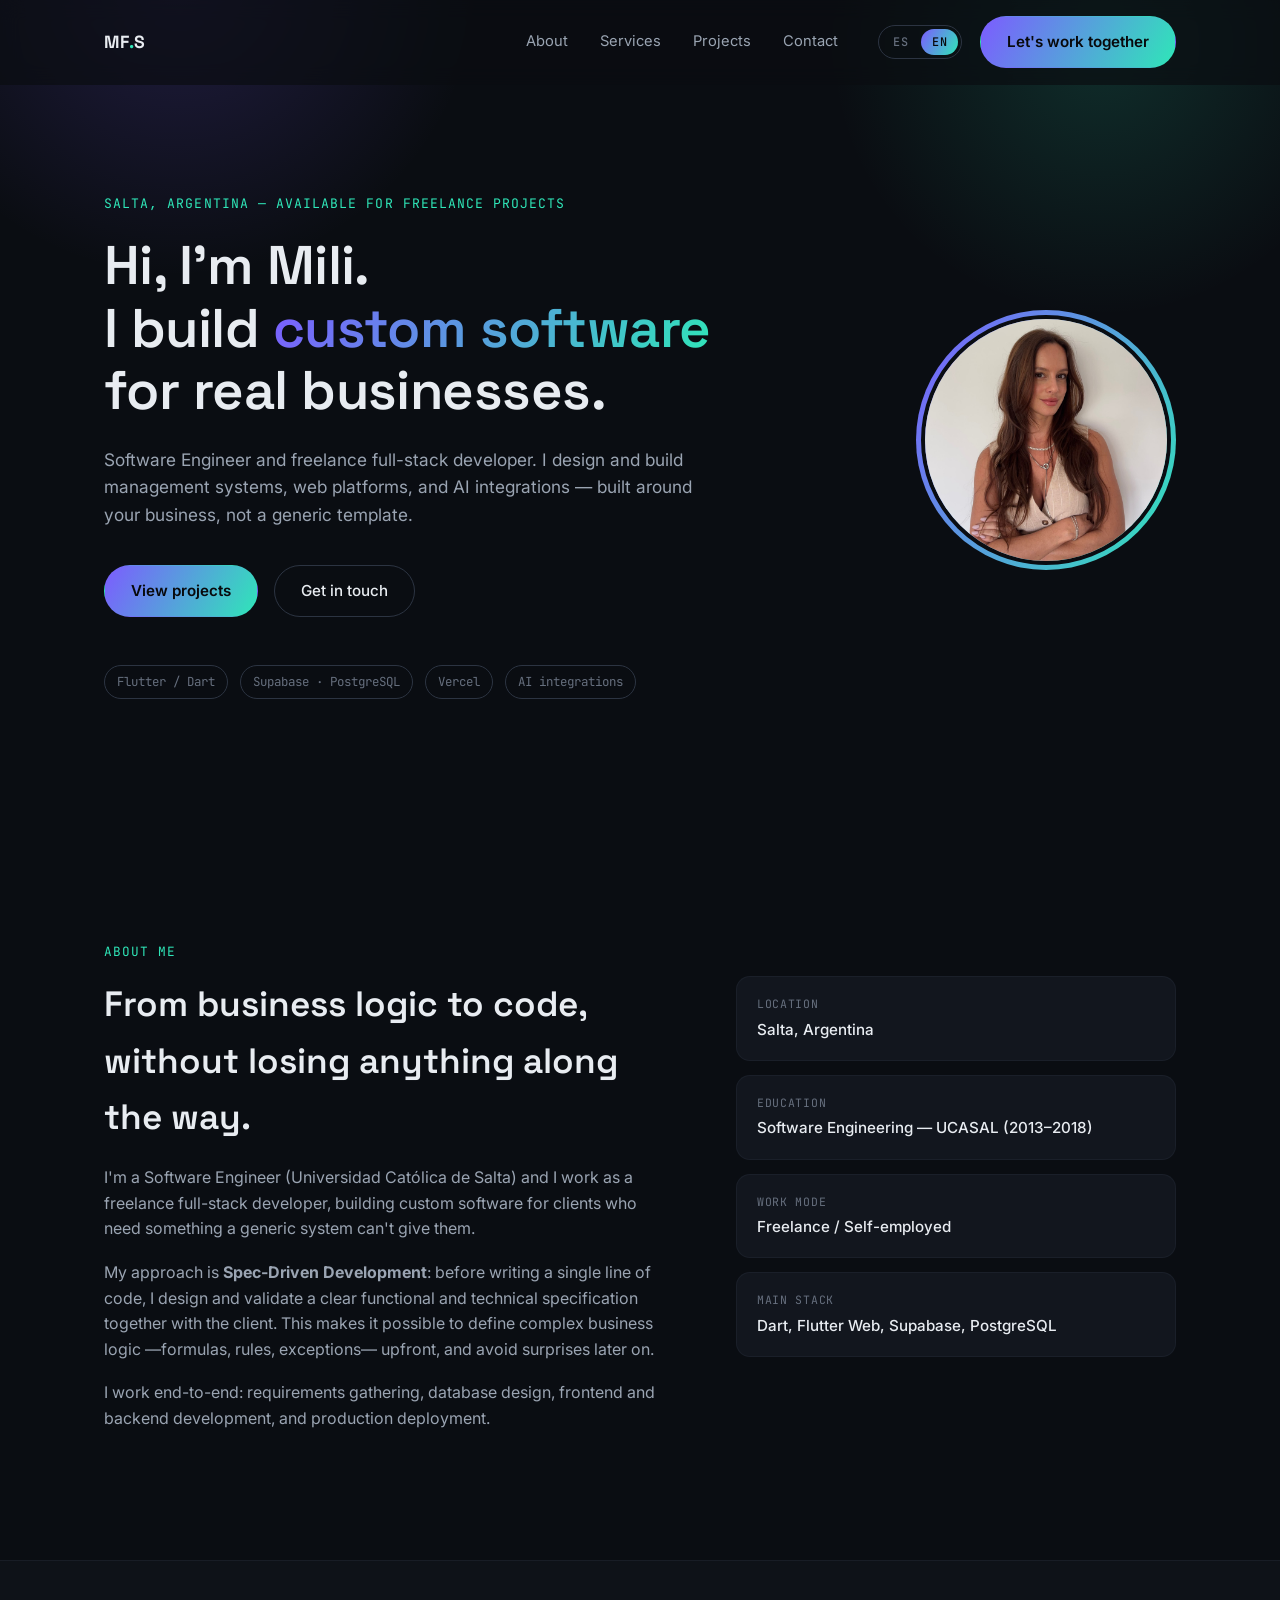
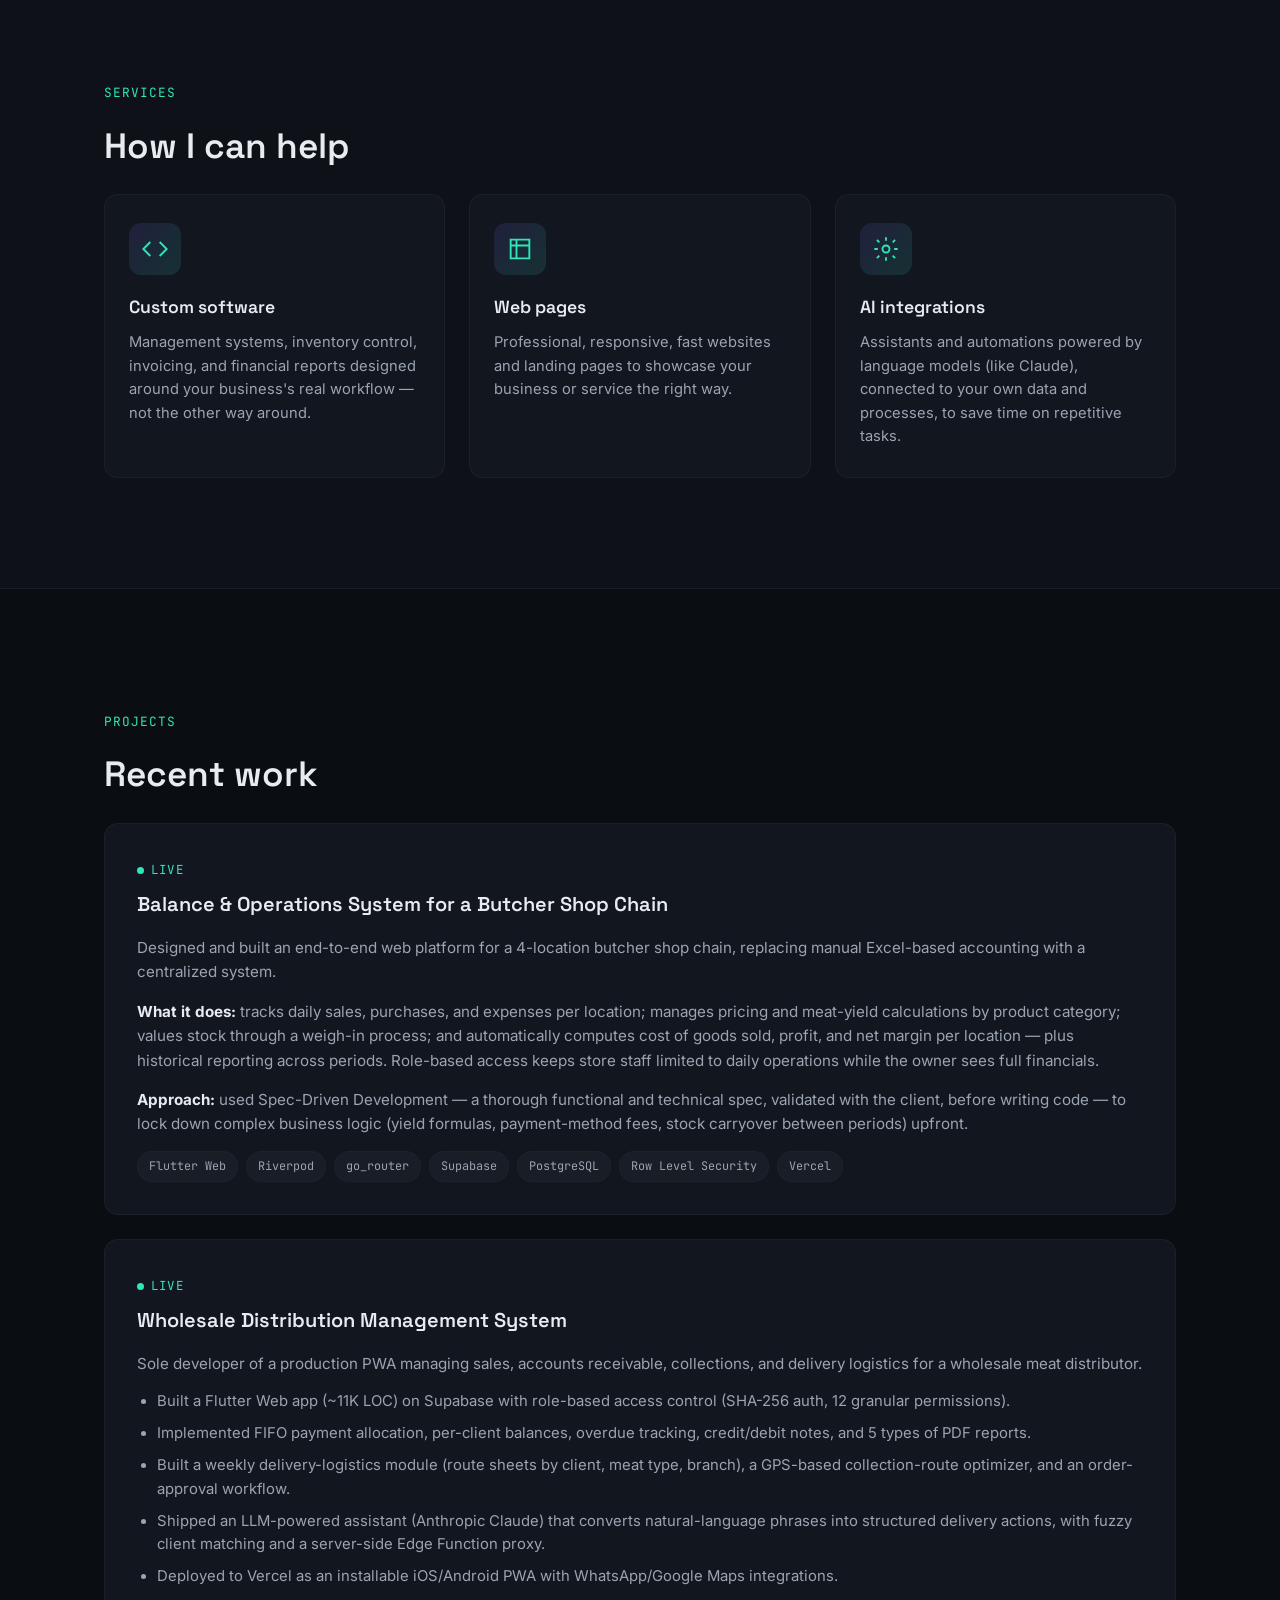
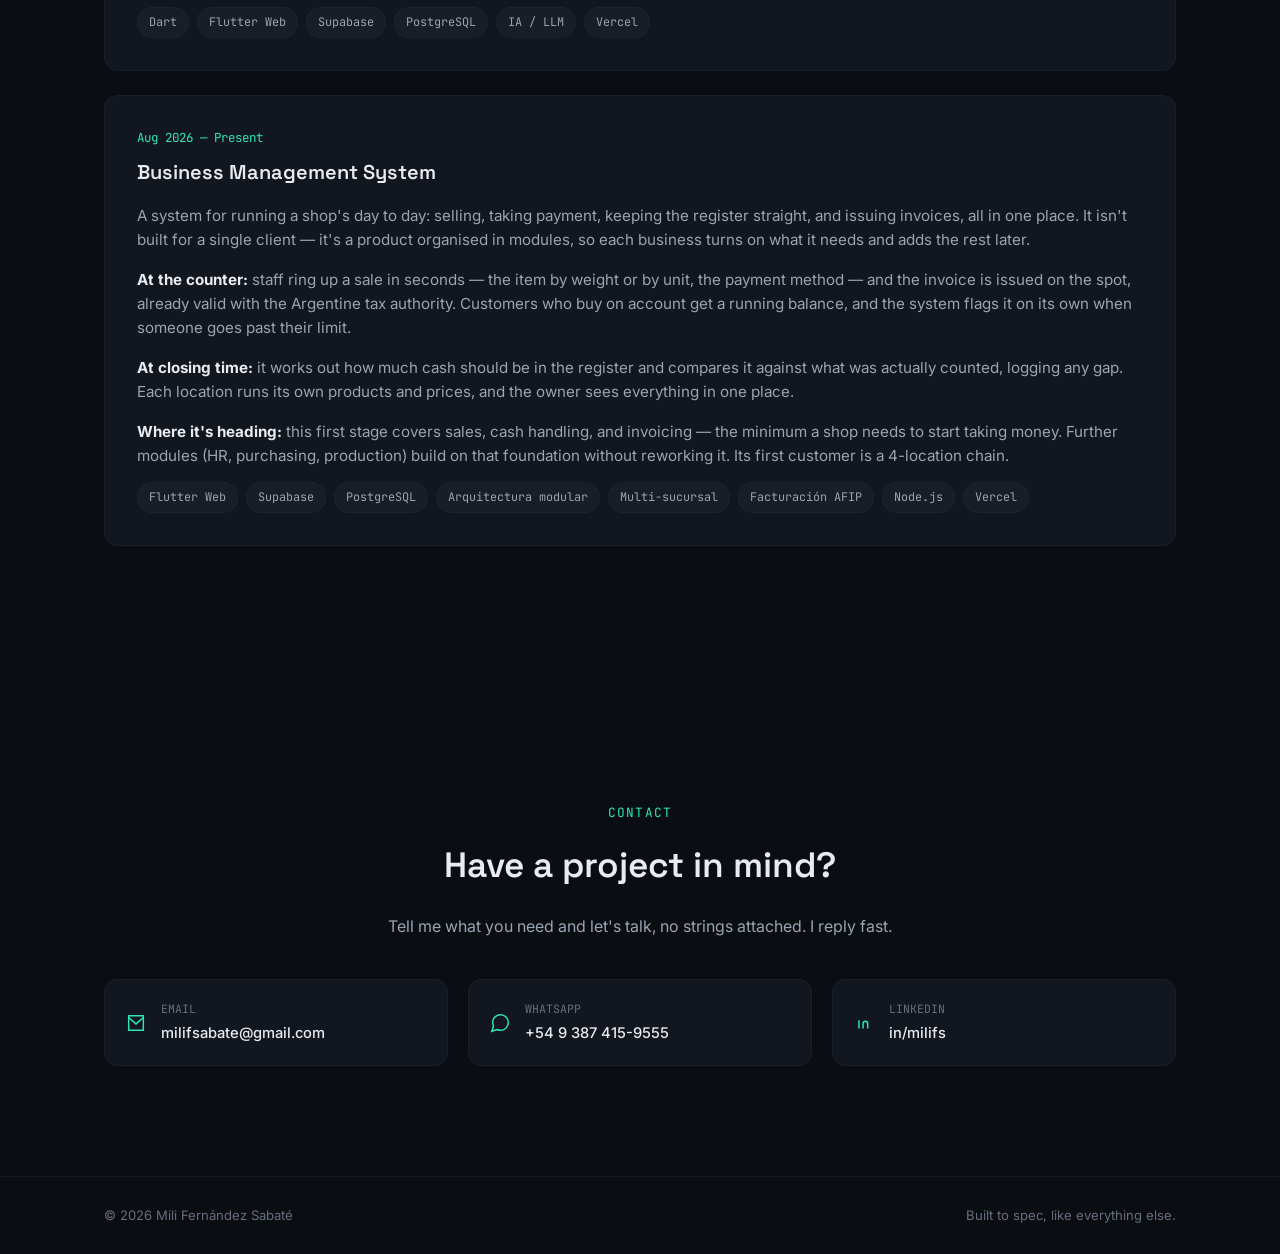
==== commit 069584b4: "Reposicionar el sistema de gestión como producto para cualquier comercio Estaba presentado como soft" ====
--- a/index.html
+++ b/index.html
@@ -232,31 +232,37 @@
         <div class="project-header">
           <div>
             <span class="project-period" data-i18n="project3.period">Ago 2026 — Presente</span>
-            <h3 data-i18n="project3.title">Sistema de Gestión para Carnicerías</h3>
+            <h3 data-i18n="project3.title">Sistema de Gestión para Comercios</h3>
           </div>
         </div>
         <p class="project-desc" data-i18n="project3.p1">
-          Un sistema para manejar el día a día del mostrador de una carnicería: vender, cobrar,
-          cerrar la caja y entregar la factura. A diferencia de un desarrollo a medida para un solo
-          cliente, está pensado como producto, para que cualquier carnicería pueda usarlo. La
-          primera en hacerlo es una cadena de 4 sucursales.
+          Un sistema para llevar el día a día de un comercio: vender, cobrar, controlar la caja y
+          emitir la factura, todo en el mismo lugar. No está hecho a medida de un solo cliente: es
+          un producto pensado por módulos, para que cada negocio use los que necesita y sume el
+          resto cuando le haga falta.
         </p>
         <p class="project-desc" data-i18n="project3.p2">
-          <strong>En el mostrador:</strong> el vendedor arma la venta en segundos —el corte por kilo
-          o por unidad, el medio de pago— y la factura sale en el momento, ya válida ante AFIP. Los
-          clientes que compran fiado tienen su cuenta corriente, y el sistema avisa solo cuando
-          alguien se pasa del límite que le fijaron.
+          <strong>En el mostrador:</strong> el vendedor arma la venta en segundos —el producto por
+          peso o por unidad, el medio de pago— y la factura sale en el momento, ya válida ante AFIP.
+          Los clientes que compran a cuenta tienen su cuenta corriente, y el sistema avisa solo
+          cuando alguien se pasa del límite que le fijaron.
         </p>
         <p class="project-desc" data-i18n="project3.p3">
-          <strong>Al cerrar el día:</strong> el sistema calcula cuánta plata debería haber en la caja
-          y la compara con lo que realmente se contó, dejando asentada cualquier diferencia. Cada
+          <strong>Al cerrar el día:</strong> calcula cuánta plata debería haber en la caja y la
+          compara con lo que realmente se contó, dejando asentada cualquier diferencia. Cada
           sucursal maneja sus propios productos y precios, y el dueño ve todo desde un mismo lugar.
-          Sumar una sucursal nueva es cargar sus datos y empezar a vender.
+        </p>
+        <p class="project-desc" data-i18n="project3.p4">
+          <strong>Hacia dónde va:</strong> esta primera etapa cubre ventas, caja y facturación, que
+          es lo mínimo que un comercio necesita para empezar a cobrar. Sobre esa base se van sumando
+          módulos —recursos humanos, compras, producción— sin rehacer lo anterior. Su primer cliente
+          es una cadena de 4 sucursales.
         </p>
         <div class="tag-list">
           <span class="tag">Flutter Web</span>
           <span class="tag">Supabase</span>
           <span class="tag">PostgreSQL</span>
+          <span class="tag">Arquitectura modular</span>
           <span class="tag">Multi-sucursal</span>
           <span class="tag">Facturación AFIP</span>
           <span class="tag">Node.js</span>
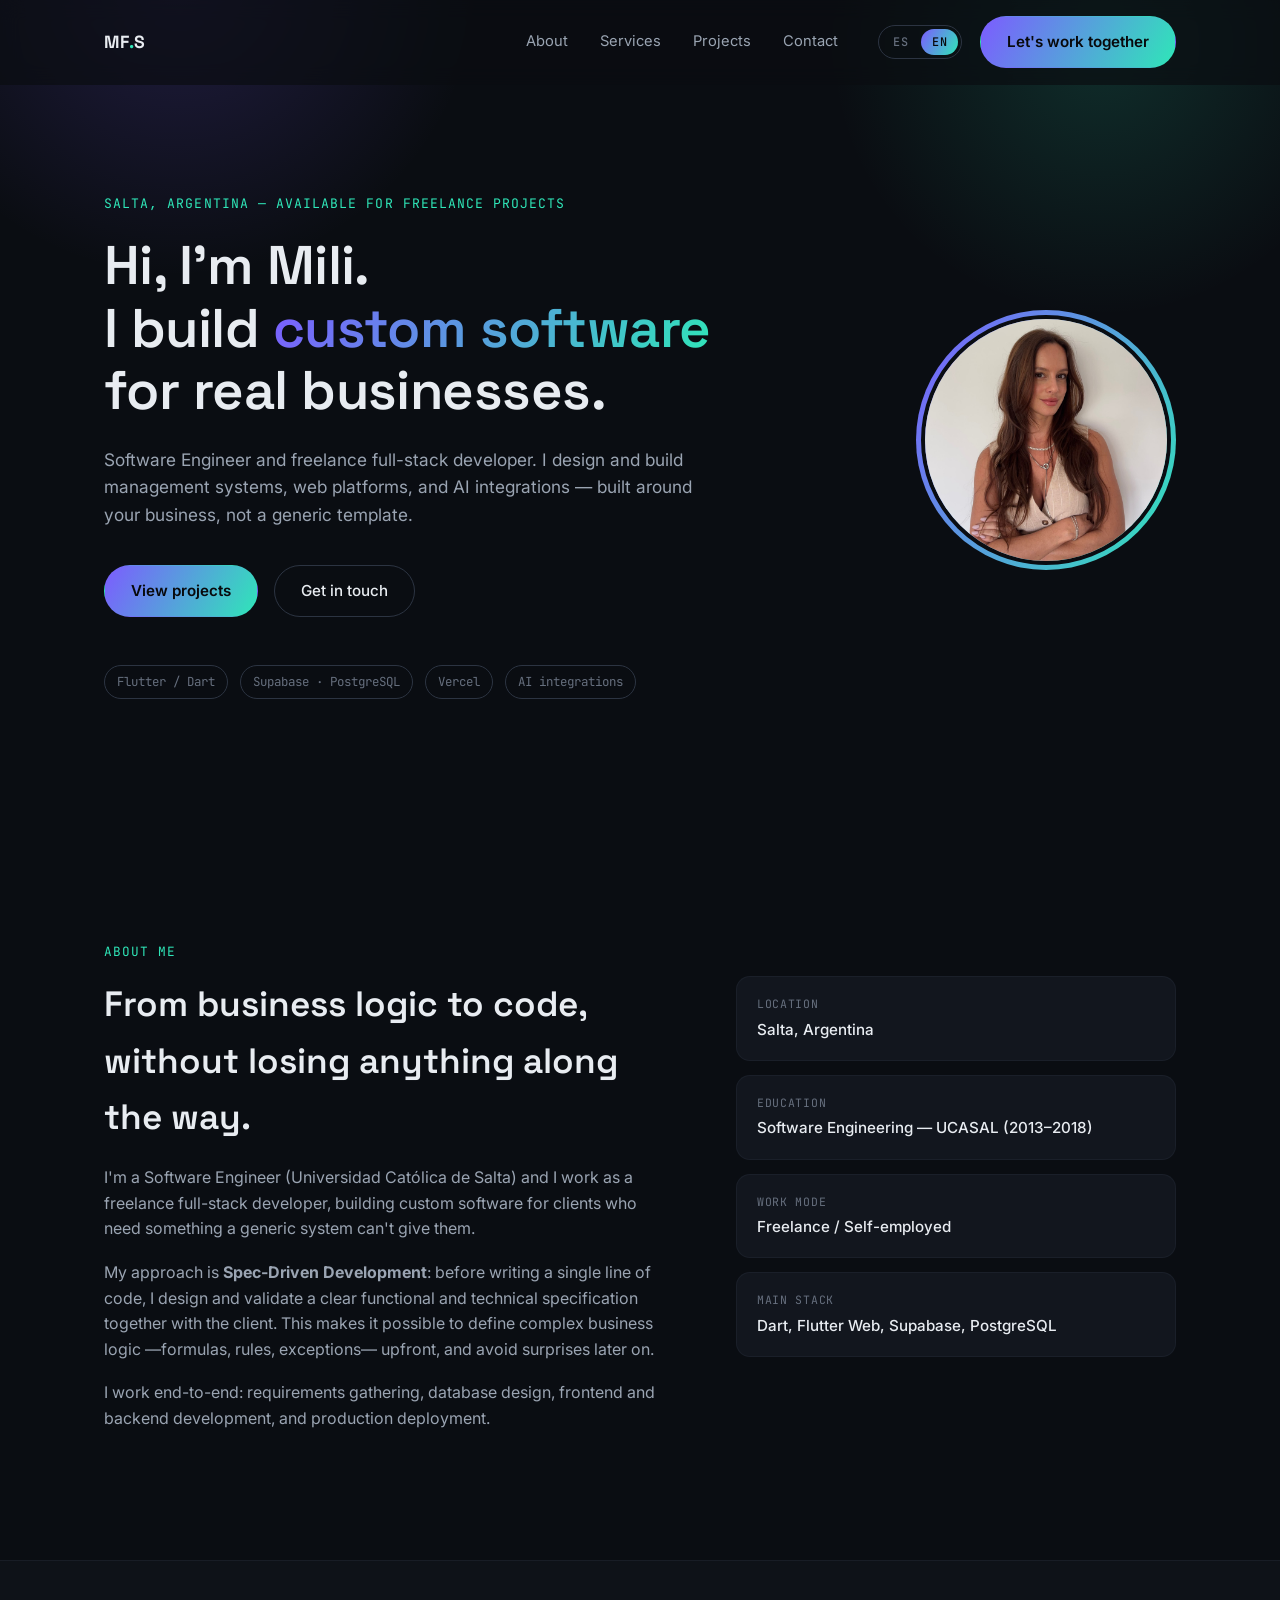
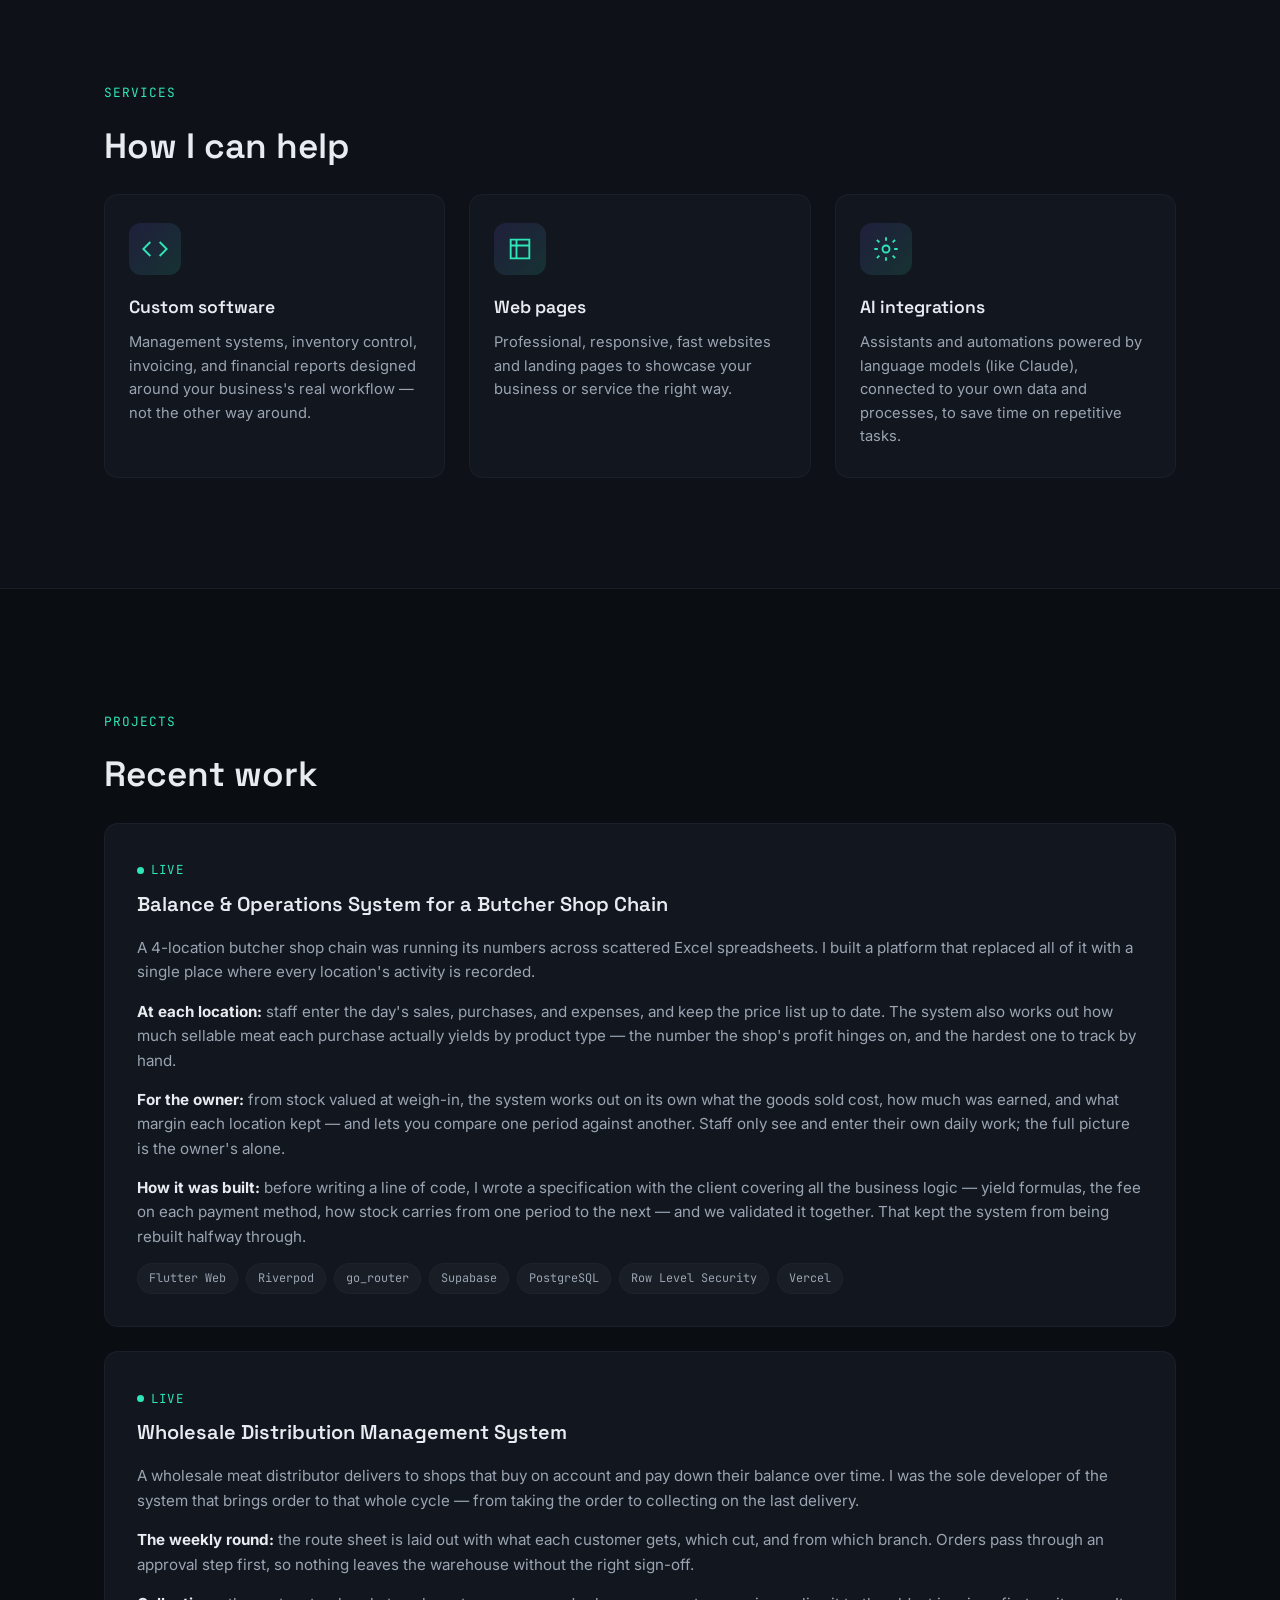
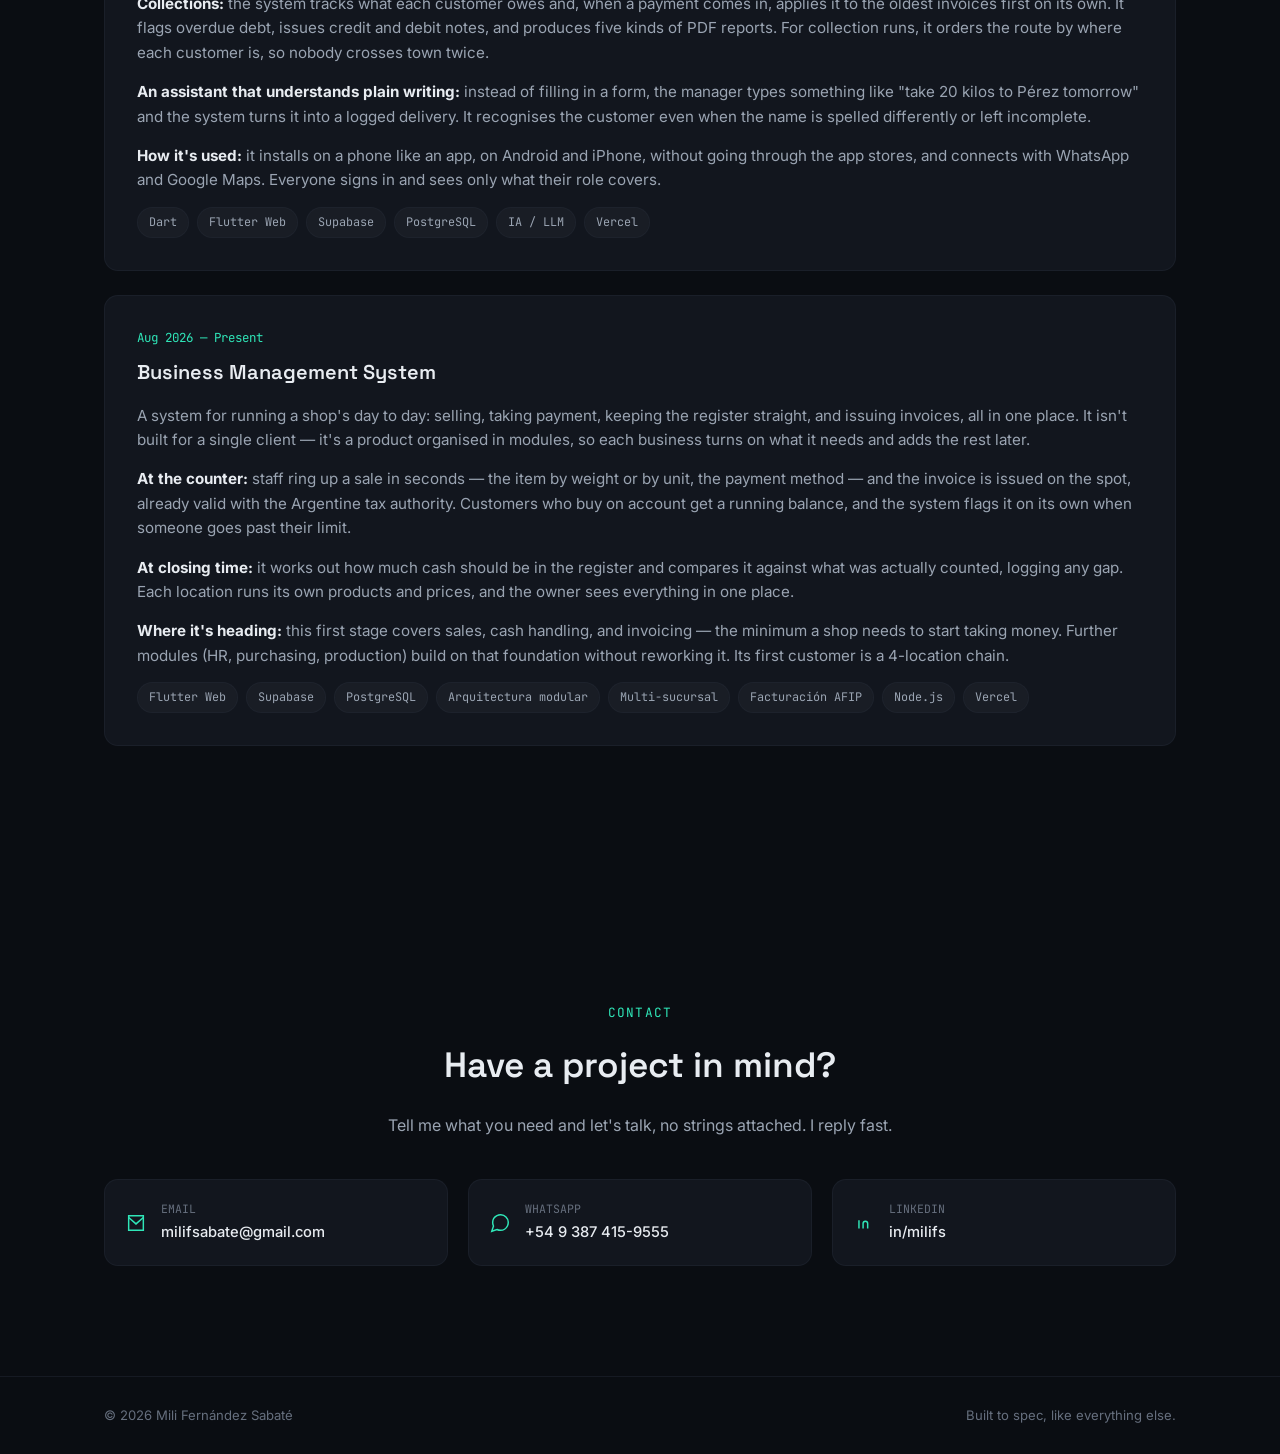
==== commit 6cfb7389: "Unificar los tres proyectos en lenguaje de negocio Los dos primeros seguían contados para un lector " ====
--- a/index.html
+++ b/index.html
@@ -165,22 +165,27 @@
           </div>
         </div>
         <p class="project-desc" data-i18n="project1.p1">
-          Diseñé y desarrollé una plataforma web integral para una cadena de carnicerías con
-          4 sucursales, reemplazando la contabilidad manual en Excel por un sistema centralizado.
+          Una cadena de carnicerías con 4 sucursales llevaba sus números en planillas de Excel
+          sueltas. Armé una plataforma que reemplazó todo eso por un solo lugar donde queda
+          registrado el movimiento de cada local.
         </p>
         <p class="project-desc" data-i18n="project1.p2">
-          <strong>Qué hace:</strong> registra ventas, compras y gastos diarios por sucursal;
-          gestiona precios y cálculos de rendimiento de carne por categoría de producto; valora
-          el stock mediante un proceso de pesaje; y calcula automáticamente el costo de mercadería
-          vendida, la ganancia y el margen neto por sucursal, con reportes históricos entre
-          períodos. El acceso por roles limita al personal de tienda a las operaciones diarias,
-          mientras que el dueño ve las finanzas completas.
+          <strong>En cada sucursal:</strong> se cargan las ventas, las compras y los gastos del
+          día, y se mantiene la lista de precios. El sistema también calcula cuánta carne vendible
+          sale realmente de cada compra según el tipo de producto, que es el número del que
+          depende la ganancia del negocio y el más difícil de seguir a mano.
         </p>
         <p class="project-desc" data-i18n="project1.p3">
-          <strong>Enfoque:</strong> Desarrollo Guiado por Especificaciones — una especificación
-          funcional y técnica exhaustiva, validada con el cliente antes de escribir código, para
-          definir de antemano la lógica de negocio compleja (fórmulas de rendimiento, comisiones
-          por medio de pago, arrastre de stock entre períodos).
+          <strong>Para el dueño:</strong> a partir del stock valuado por pesaje, el sistema calcula
+          solo cuánto costó la mercadería vendida, cuánto se ganó y qué margen quedó en cada
+          sucursal, y permite comparar un período contra otro. El personal de cada local solo ve y
+          carga su operación diaria; los números completos del negocio los ve únicamente el dueño.
+        </p>
+        <p class="project-desc" data-i18n="project1.p4">
+          <strong>Cómo se trabajó:</strong> antes de escribir una línea de código, escribí junto al
+          cliente una especificación con toda la lógica del negocio —las fórmulas de rendimiento,
+          las comisiones de cada medio de pago, cómo se arrastra el stock de un período al
+          siguiente— y la validamos. Eso evitó rehacer el sistema a mitad de camino.
         </p>
         <div class="tag-list">
           <span class="tag">Flutter Web</span>
@@ -201,23 +206,33 @@
           </div>
         </div>
         <p class="project-desc" data-i18n="project2.p1">
-          Única desarrolladora de una PWA en producción que gestiona ventas, cuentas por cobrar,
-          cobranzas y logística de entregas para un distribuidor mayorista de carnes.
-        </p>
-        <ul class="project-list">
-          <li data-i18n="project2.li1">App en Flutter Web (~11K líneas de código) sobre Supabase, con control de acceso
-            basado en roles (autenticación SHA-256, 12 permisos granulares).</li>
-          <li data-i18n="project2.li2">Asignación de pagos FIFO, saldos por cliente, seguimiento de deudas vencidas,
-            notas de crédito/débito y 5 tipos de reportes en PDF.</li>
-          <li data-i18n="project2.li3">Módulo semanal de logística de entregas (hojas de ruta por cliente, tipo de carne
-            y sucursal), optimizador de rutas de cobranza basado en GPS, y flujo de aprobación
-            de pedidos.</li>
-          <li data-i18n="project2.li4">Asistente con IA (Anthropic Claude) que convierte frases en lenguaje natural en
-            acciones de entrega estructuradas, con matching difuso de clientes y un proxy
-            server-side mediante Edge Function.</li>
-          <li data-i18n="project2.li5">Desplegado en Vercel como PWA instalable para iOS/Android, con integraciones de
-            WhatsApp y Google Maps.</li>
-        </ul>
+          Un distribuidor mayorista de carne reparte a comercios que le compran a cuenta y le pagan
+          de a poco. Desarrollé sola el sistema que ordena todo ese circuito: desde que se toma el
+          pedido hasta que se cobra la última entrega.
+        </p>
+        <p class="project-desc" data-i18n="project2.p2">
+          <strong>El reparto de cada semana:</strong> se arma la hoja de ruta con qué lleva cada
+          cliente, de qué tipo de carne y desde qué sucursal. Los pedidos pasan antes por una
+          aprobación, para que no salga mercadería sin el visto bueno de quien corresponde.
+        </p>
+        <p class="project-desc" data-i18n="project2.p3">
+          <strong>La cobranza:</strong> el sistema lleva cuánto debe cada cliente y, cuando entra un
+          pago, lo aplica solo a las facturas más viejas primero. Avisa de las deudas vencidas,
+          emite notas de crédito y débito, y arma cinco tipos de informes en PDF. Para salir a
+          cobrar, ordena el recorrido según dónde queda cada cliente y así evita cruzar la ciudad
+          dos veces.
+        </p>
+        <p class="project-desc" data-i18n="project2.p4">
+          <strong>Un asistente que entiende lo que le escriben:</strong> en lugar de completar un
+          formulario, el encargado escribe una frase como "mañana llevarle 20 kilos a Pérez" y el
+          sistema la convierte en la entrega ya cargada. Reconoce al cliente aunque el nombre esté
+          escrito distinto o incompleto.
+        </p>
+        <p class="project-desc" data-i18n="project2.p5">
+          <strong>Cómo se usa:</strong> se instala en el celular como una aplicación, en Android y
+          iPhone, sin pasar por las tiendas, y se conecta con WhatsApp y Google Maps. Cada persona
+          entra con su usuario y ve únicamente lo que le corresponde según su puesto.
+        </p>
         <div class="tag-list">
           <span class="tag">Dart</span>
           <span class="tag">Flutter Web</span>
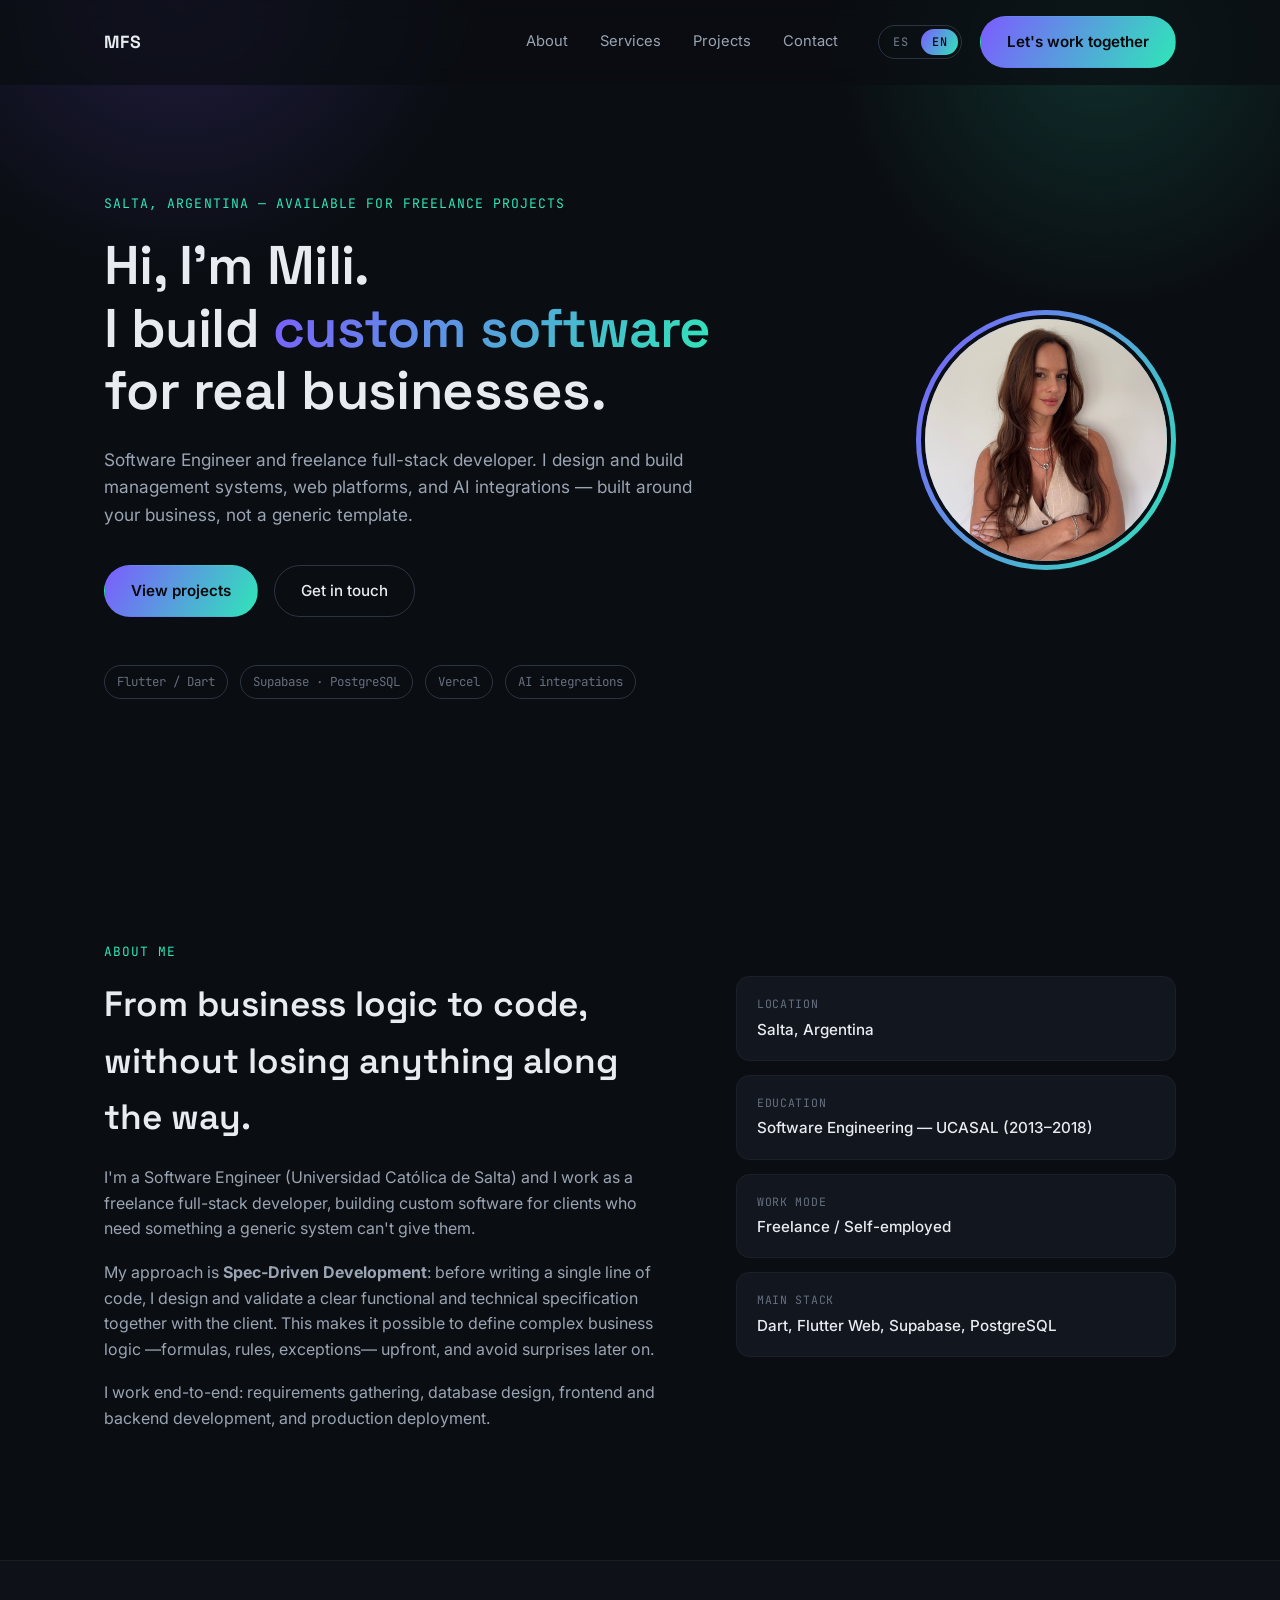
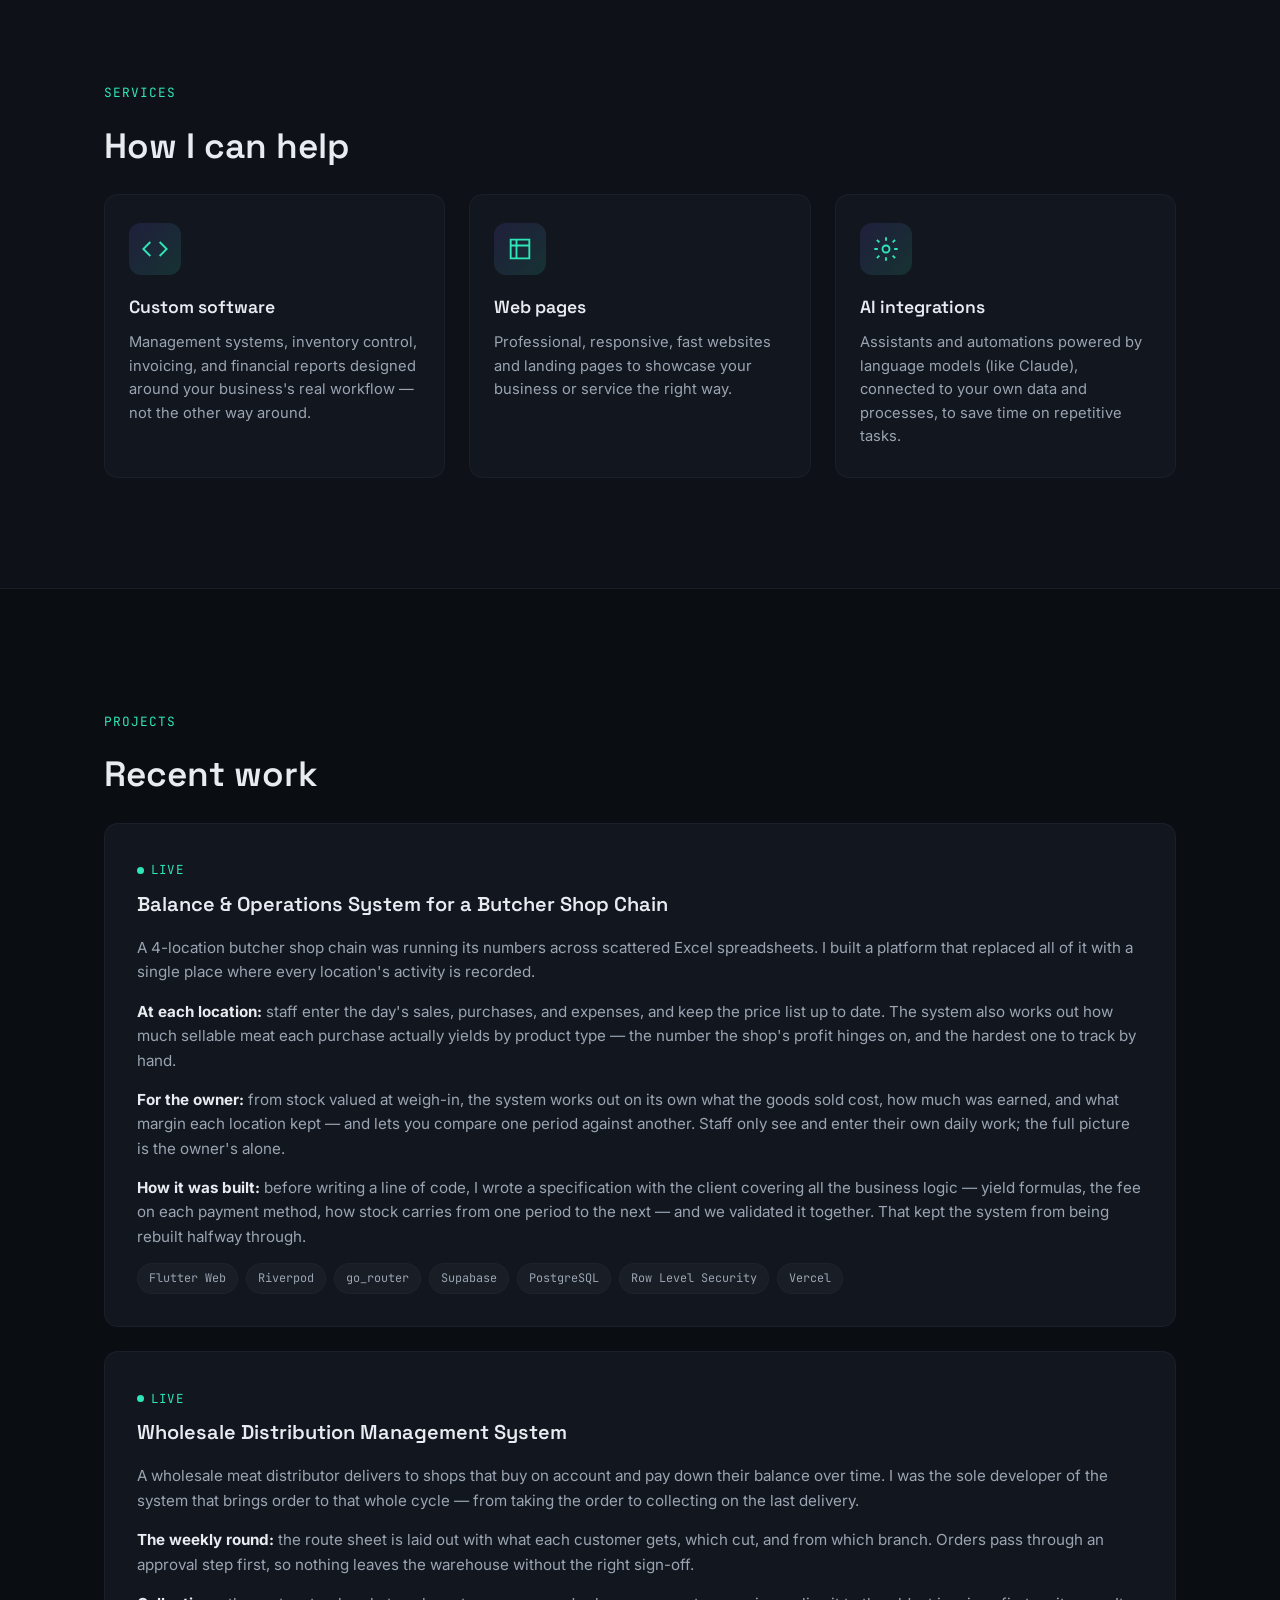
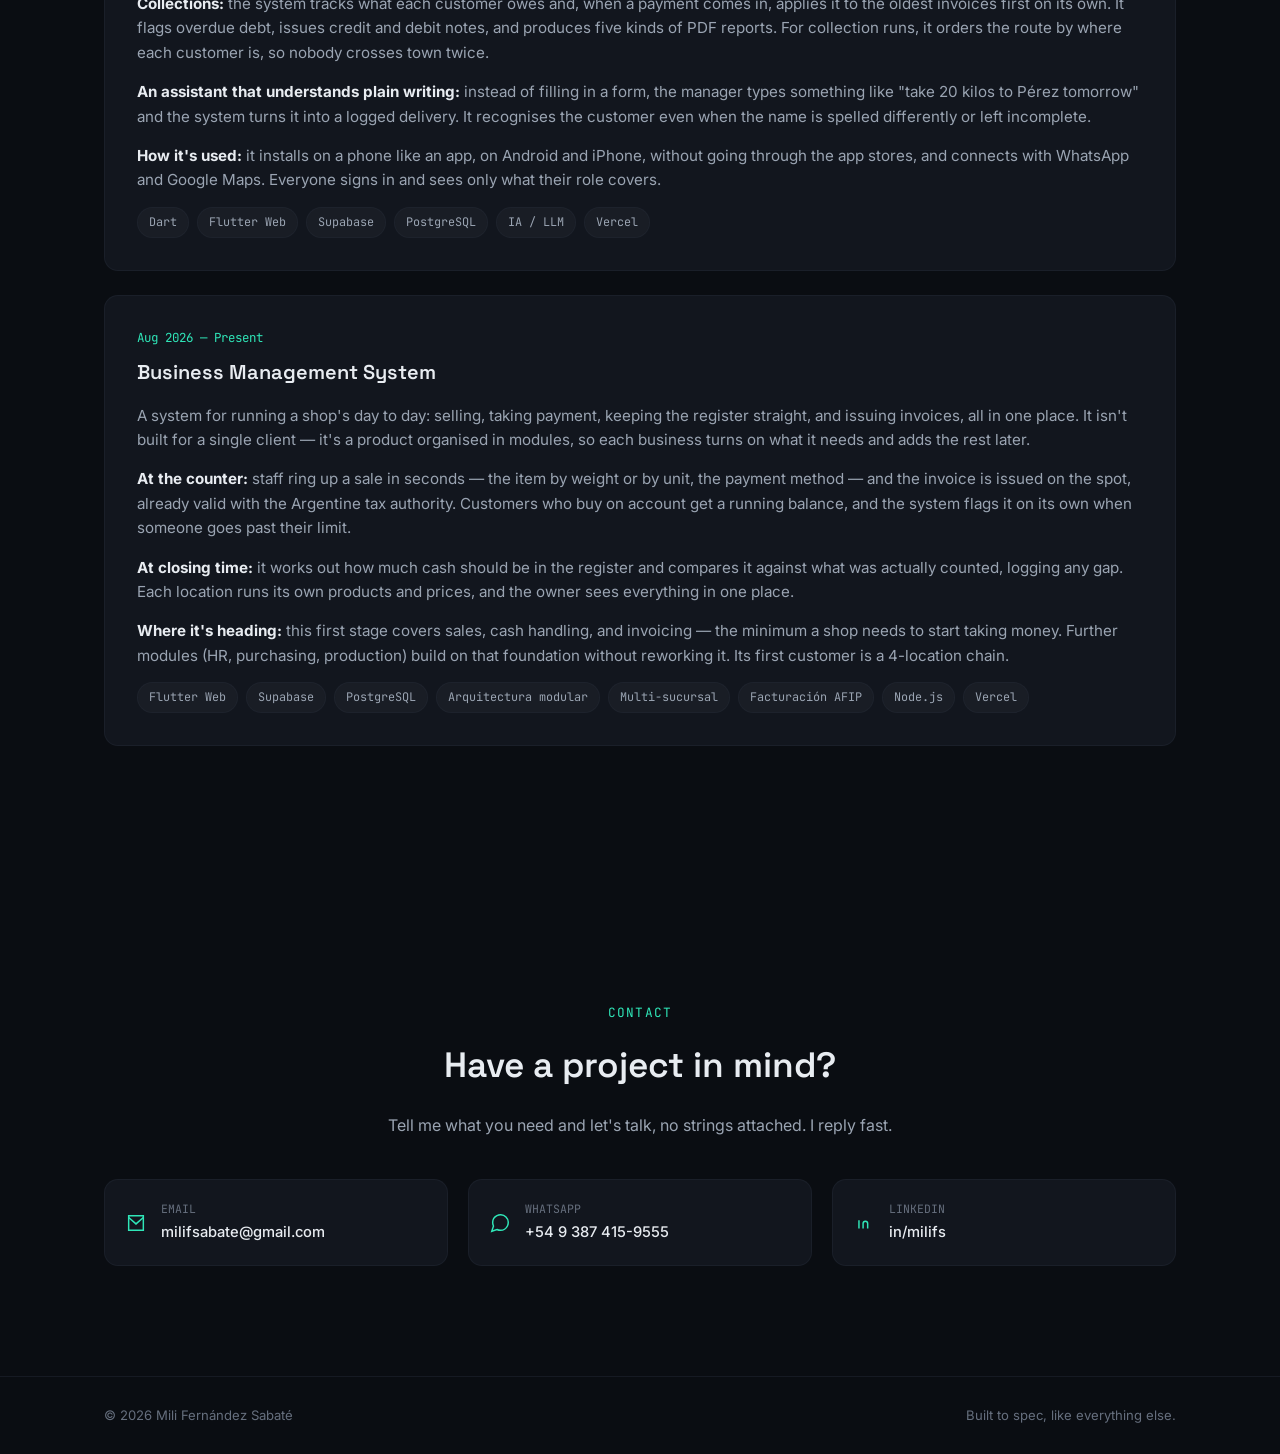
==== commit b966ce76: "Simplificar el logo a MFS Quita el punto entre las iniciales, por preferencia de marca, y con él la " ====
--- a/index.html
+++ b/index.html
@@ -15,7 +15,7 @@
   <!-- NAV -->
   <header class="nav" id="nav">
     <div class="nav-inner">
-      <a href="#top" class="logo">MF<span class="logo-dot">.</span>S</a>
+      <a href="#top" class="logo">MFS</a>
       <div class="nav-menu" id="nav-menu">
         <nav class="nav-links" id="nav-links">
           <a href="#sobre-mi" data-i18n="nav.about">Sobre mí</a>
--- a/css/styles.css
+++ b/css/styles.css
@@ -96,7 +96,6 @@
   font-size: 1.1rem;
   letter-spacing: 0.02em;
 }
-.logo-dot { color: var(--accent-2); }
 .nav-menu {
   display: flex;
   align-items: center;
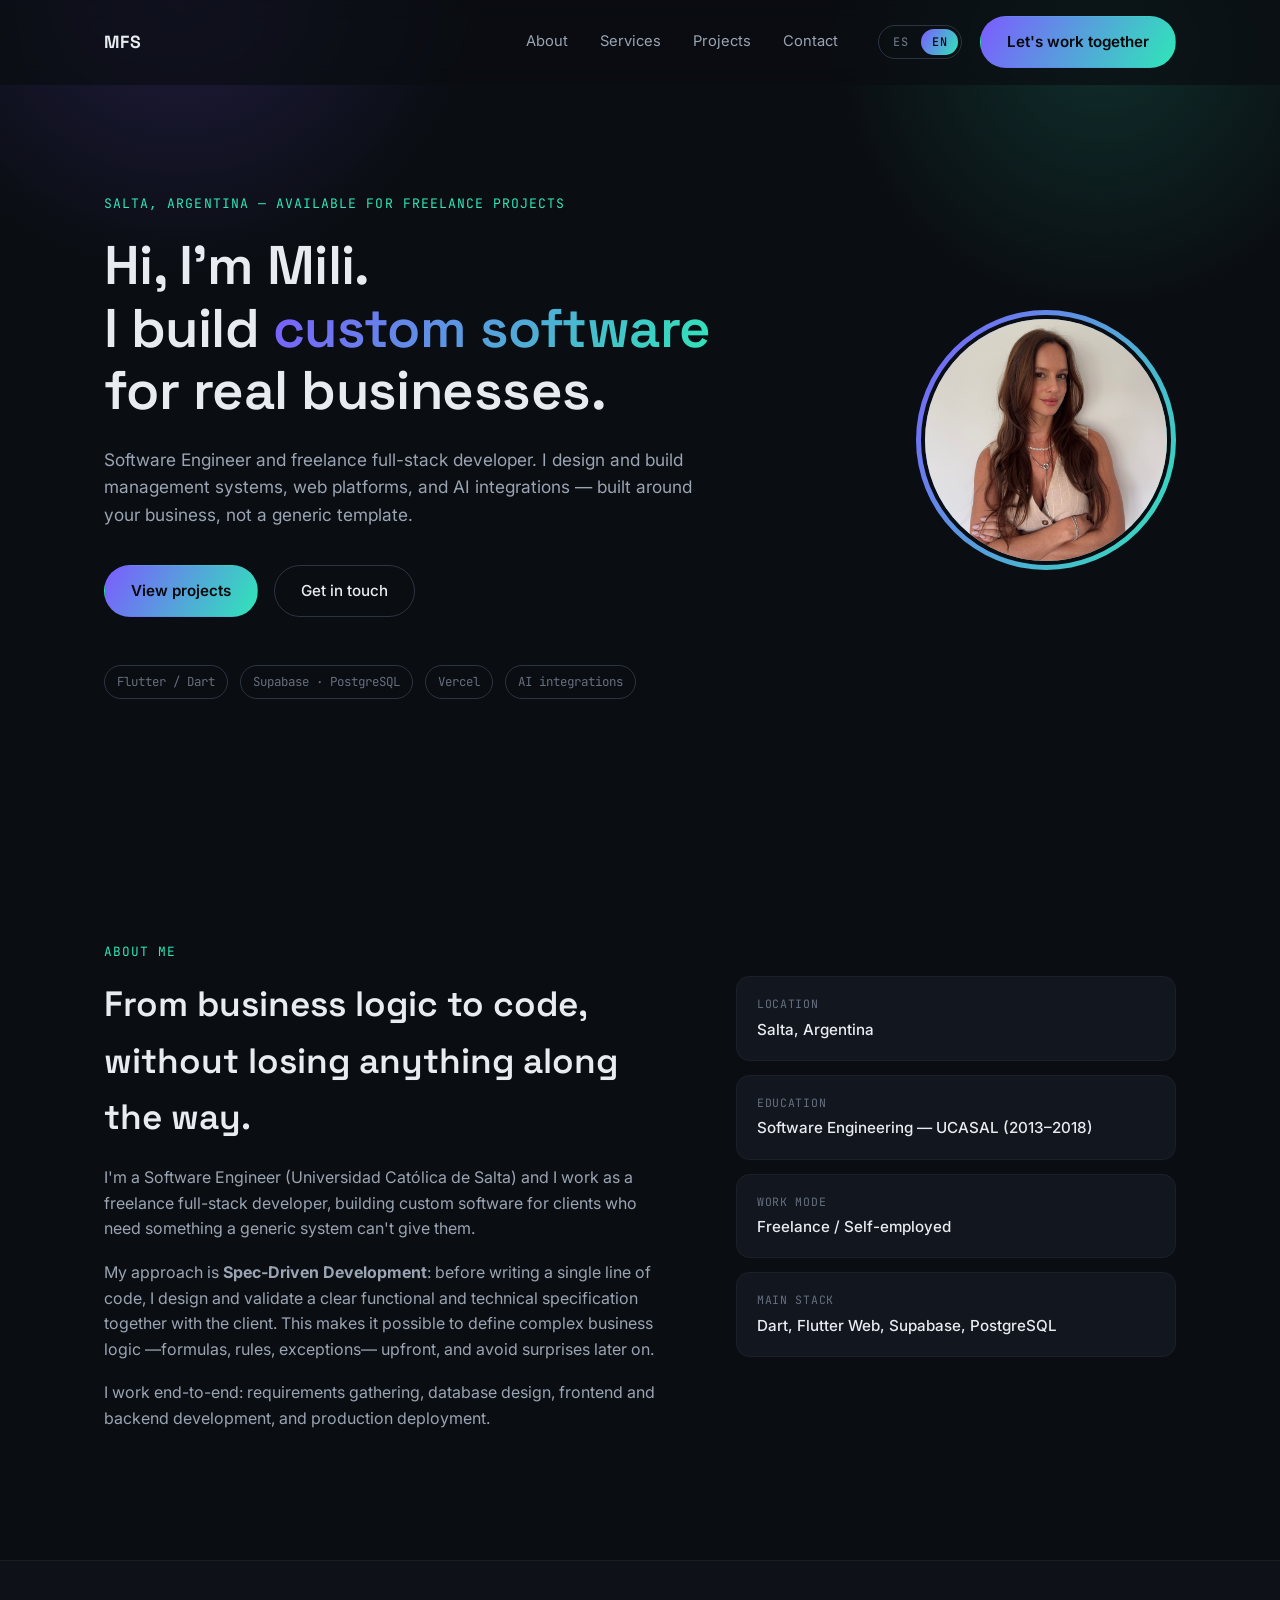
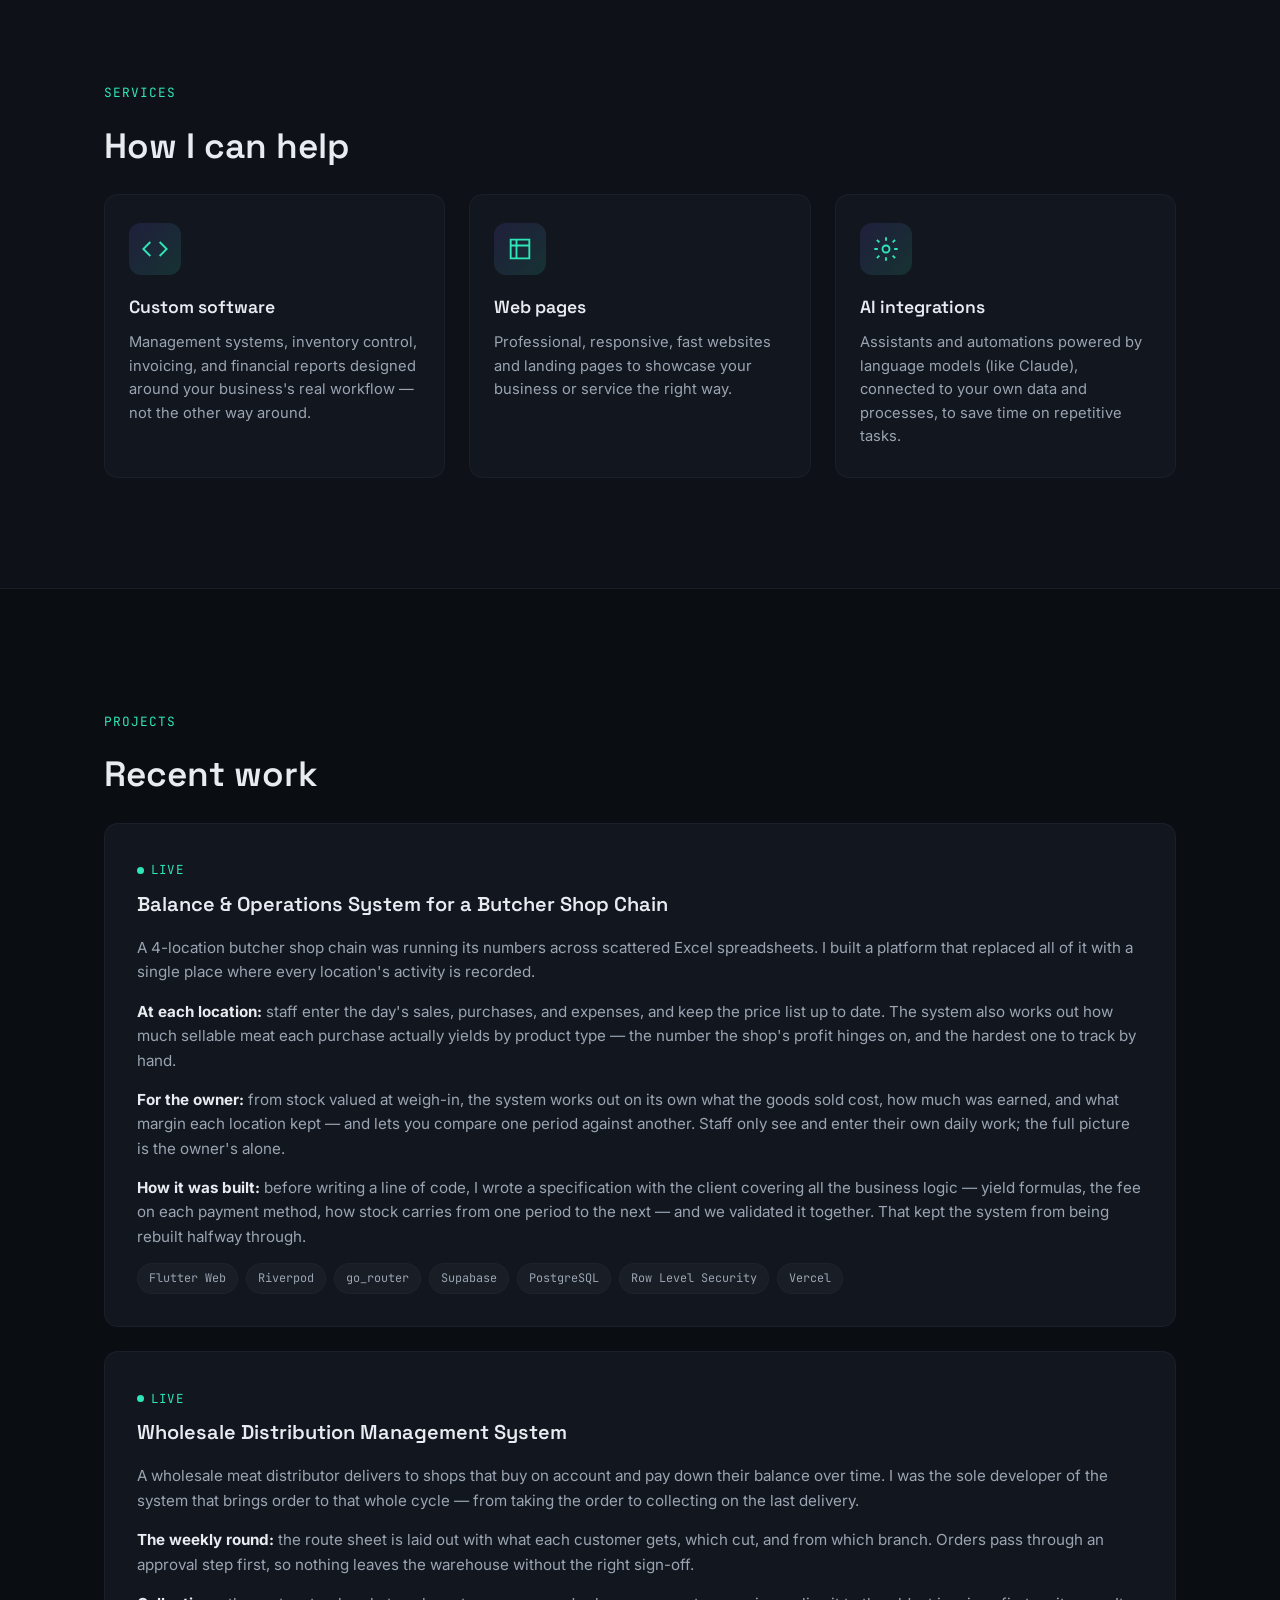
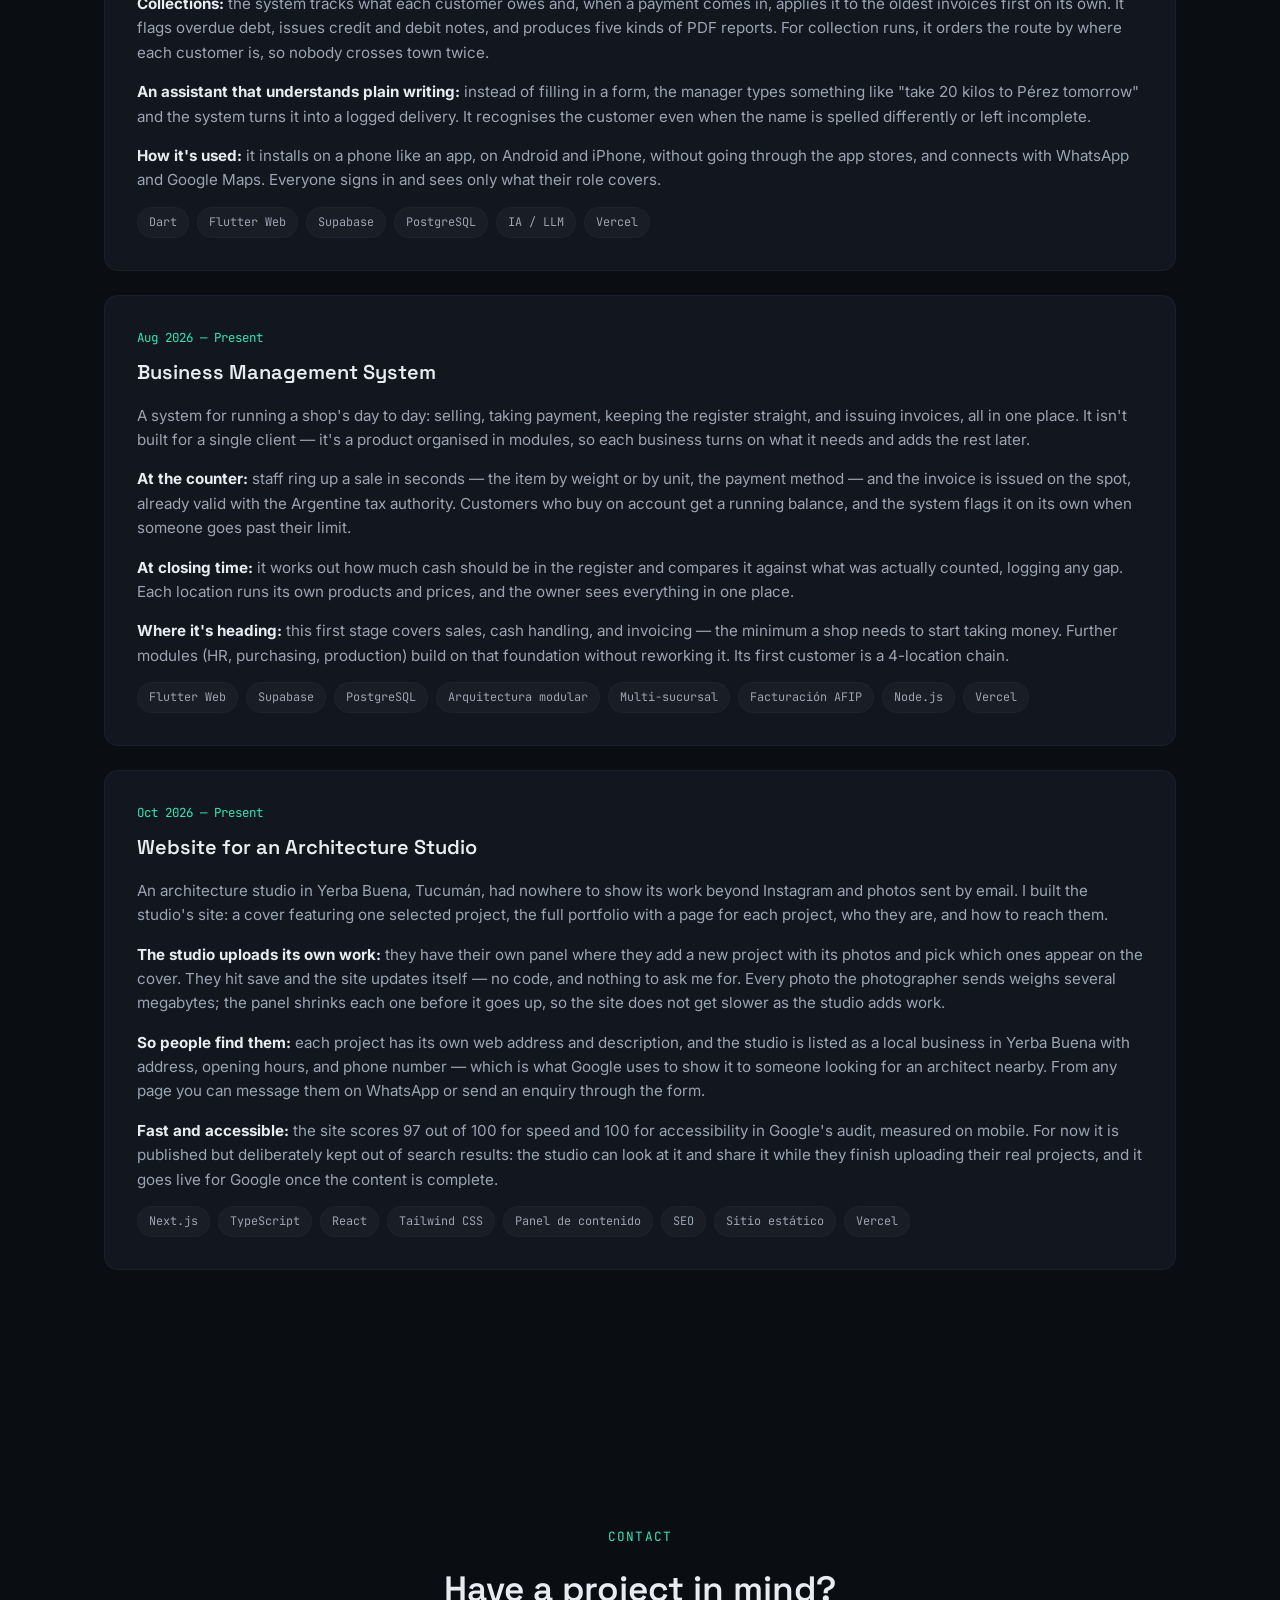
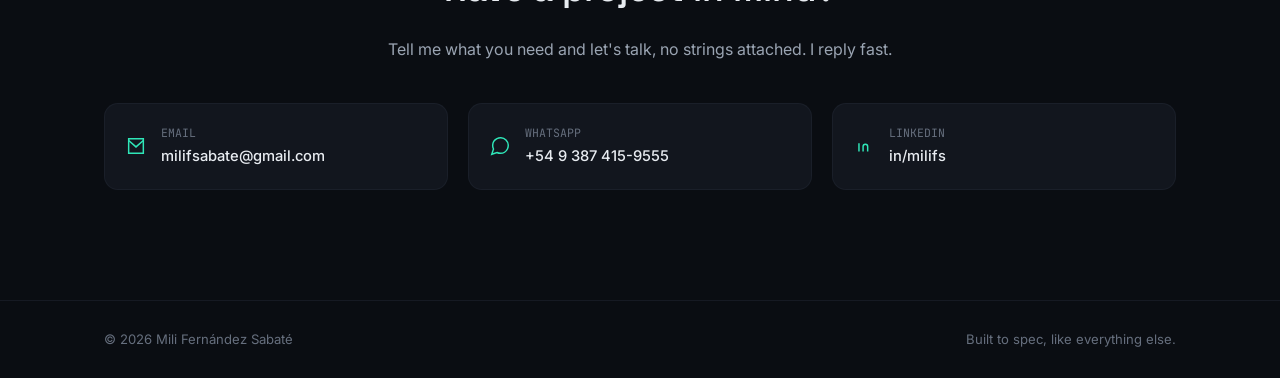
==== commit e2c5bded: "Sumar el sitio de FG Arquitectos a proyectos Cuarta tarjeta, en español e inglés: qué se hizo para e" ====
--- a/index.html
+++ b/index.html
@@ -5,6 +5,34 @@
   <meta name="viewport" content="width=device-width, initial-scale=1.0" />
   <title>Mili Fernández Sabaté — Desarrolladora de Software a Medida</title>
   <meta name="description" content="Ingeniera en Informática y desarrolladora full-stack freelance. Software a medida, páginas web e integraciones con IA para negocios reales." />
+  <link rel="canonical" href="https://milifs.github.io/" />
+  <meta name="theme-color" content="#0a0d12" />
+
+  <!-- Iconos -->
+  <link rel="icon" href="assets/favicon.svg" type="image/svg+xml" />
+  <link rel="apple-touch-icon" href="assets/apple-touch-icon.png" />
+
+  <!-- Open Graph -->
+  <meta property="og:type" content="website" />
+  <meta property="og:url" content="https://milifs.github.io/" />
+  <meta property="og:site_name" content="Mili Fernández Sabaté" />
+  <meta property="og:locale" content="es_AR" />
+  <meta property="og:title" content="Mili Fernández Sabaté — Desarrolladora de Software a Medida" />
+  <meta property="og:description" content="Ingeniera en Informática y desarrolladora full-stack freelance. Software a medida, páginas web e integraciones con IA para negocios reales." />
+  <meta property="og:image" content="https://milifs.github.io/assets/og.jpg" />
+  <meta property="og:image:width" content="1200" />
+  <meta property="og:image:height" content="630" />
+  <meta property="og:image:alt" content="Construyo software a medida para negocios reales." />
+
+  <!-- Twitter -->
+  <meta name="twitter:card" content="summary_large_image" />
+  <meta name="twitter:title" content="Mili Fernández Sabaté — Desarrolladora de Software a Medida" />
+  <meta name="twitter:description" content="Ingeniera en Informática y desarrolladora full-stack freelance. Software a medida, páginas web e integraciones con IA para negocios reales." />
+  <meta name="twitter:image" content="https://milifs.github.io/assets/og.jpg" />
+
+  <!-- Marca la pagina como "con JS" para que el contenido no quede oculto si el script falla -->
+  <script>document.documentElement.classList.add('js');</script>
+
   <link rel="preconnect" href="https://fonts.googleapis.com">
   <link rel="preconnect" href="https://fonts.gstatic.com" crossorigin>
   <link href="https://fonts.googleapis.com/css2?family=Space+Grotesk:wght@400;500;600;700&family=Inter:wght@400;500;600&family=JetBrains+Mono:wght@400;500&display=swap" rel="stylesheet">
@@ -284,6 +312,51 @@
           <span class="tag">Vercel</span>
         </div>
       </article>
+
+      <article class="project-card reveal">
+        <div class="project-header">
+          <div>
+            <span class="project-period" data-i18n="project4.period">Oct 2026 — Presente</span>
+            <h3 data-i18n="project4.title">Sitio Web para un Estudio de Arquitectura</h3>
+          </div>
+        </div>
+        <p class="project-desc" data-i18n="project4.p1">
+          Un estudio de arquitectura de Yerba Buena, Tucumán, mostraba su trabajo solo por
+          Instagram y por fotos que mandaba por mail. Les armé el sitio del estudio: una portada con
+          la obra elegida, el portfolio completo con la ficha de cada obra, quiénes son y cómo
+          contactarlos.
+        </p>
+        <p class="project-desc" data-i18n="project4.p2">
+          <strong>Las obras las carga el estudio:</strong> tienen un panel propio donde suben una
+          obra nueva con sus fotos y eligen cuáles aparecen en la portada. Guardan y el sitio se
+          actualiza solo, sin tocar código y sin pedirme nada. Cada foto que les pasa el fotógrafo
+          pesa varios megas; el panel las reduce antes de subirlas, así el sitio no se vuelve lento
+          a medida que el estudio suma obras.
+        </p>
+        <p class="project-desc" data-i18n="project4.p3">
+          <strong>Para que los encuentren:</strong> cada obra tiene su propia dirección web con su
+          descripción, y el estudio figura como negocio local de Yerba Buena con dirección, horarios
+          y teléfono, que es lo que usa Google para mostrarlo a quien busca un arquitecto en la
+          zona. Desde cualquier página se puede escribir por WhatsApp o dejar una consulta en el
+          formulario.
+        </p>
+        <p class="project-desc" data-i18n="project4.p4">
+          <strong>Rápido y accesible:</strong> el sitio saca 97 sobre 100 en velocidad y 100 en
+          accesibilidad en la auditoría de Google, medido en celular. Hoy está publicado sin
+          aparecer en buscadores a propósito: el estudio lo puede mirar y compartir mientras termina
+          de cargar sus obras reales, y se habilita para Google cuando el contenido esté completo.
+        </p>
+        <div class="tag-list">
+          <span class="tag">Next.js</span>
+          <span class="tag">TypeScript</span>
+          <span class="tag">React</span>
+          <span class="tag">Tailwind CSS</span>
+          <span class="tag">Panel de contenido</span>
+          <span class="tag">SEO</span>
+          <span class="tag">Sitio estático</span>
+          <span class="tag">Vercel</span>
+        </div>
+      </article>
     </div>
   </section>
 
--- a/css/styles.css
+++ b/css/styles.css
@@ -57,14 +57,23 @@
 }
 
 /* ---------- Reveal on scroll ---------- */
-.reveal {
+/* Solo se oculta si hay JS: sin JS el contenido se ve igual, sin animacion. */
+.js .reveal {
   opacity: 0;
   transform: translateY(16px);
   transition: opacity .6s ease, transform .6s ease;
 }
-.reveal.in-view {
+.js .reveal.in-view {
   opacity: 1;
   transform: translateY(0);
+}
+
+@media (prefers-reduced-motion: reduce) {
+  .js .reveal {
+    opacity: 1;
+    transform: none;
+    transition: none;
+  }
 }
 
 /* ---------- Nav ---------- */
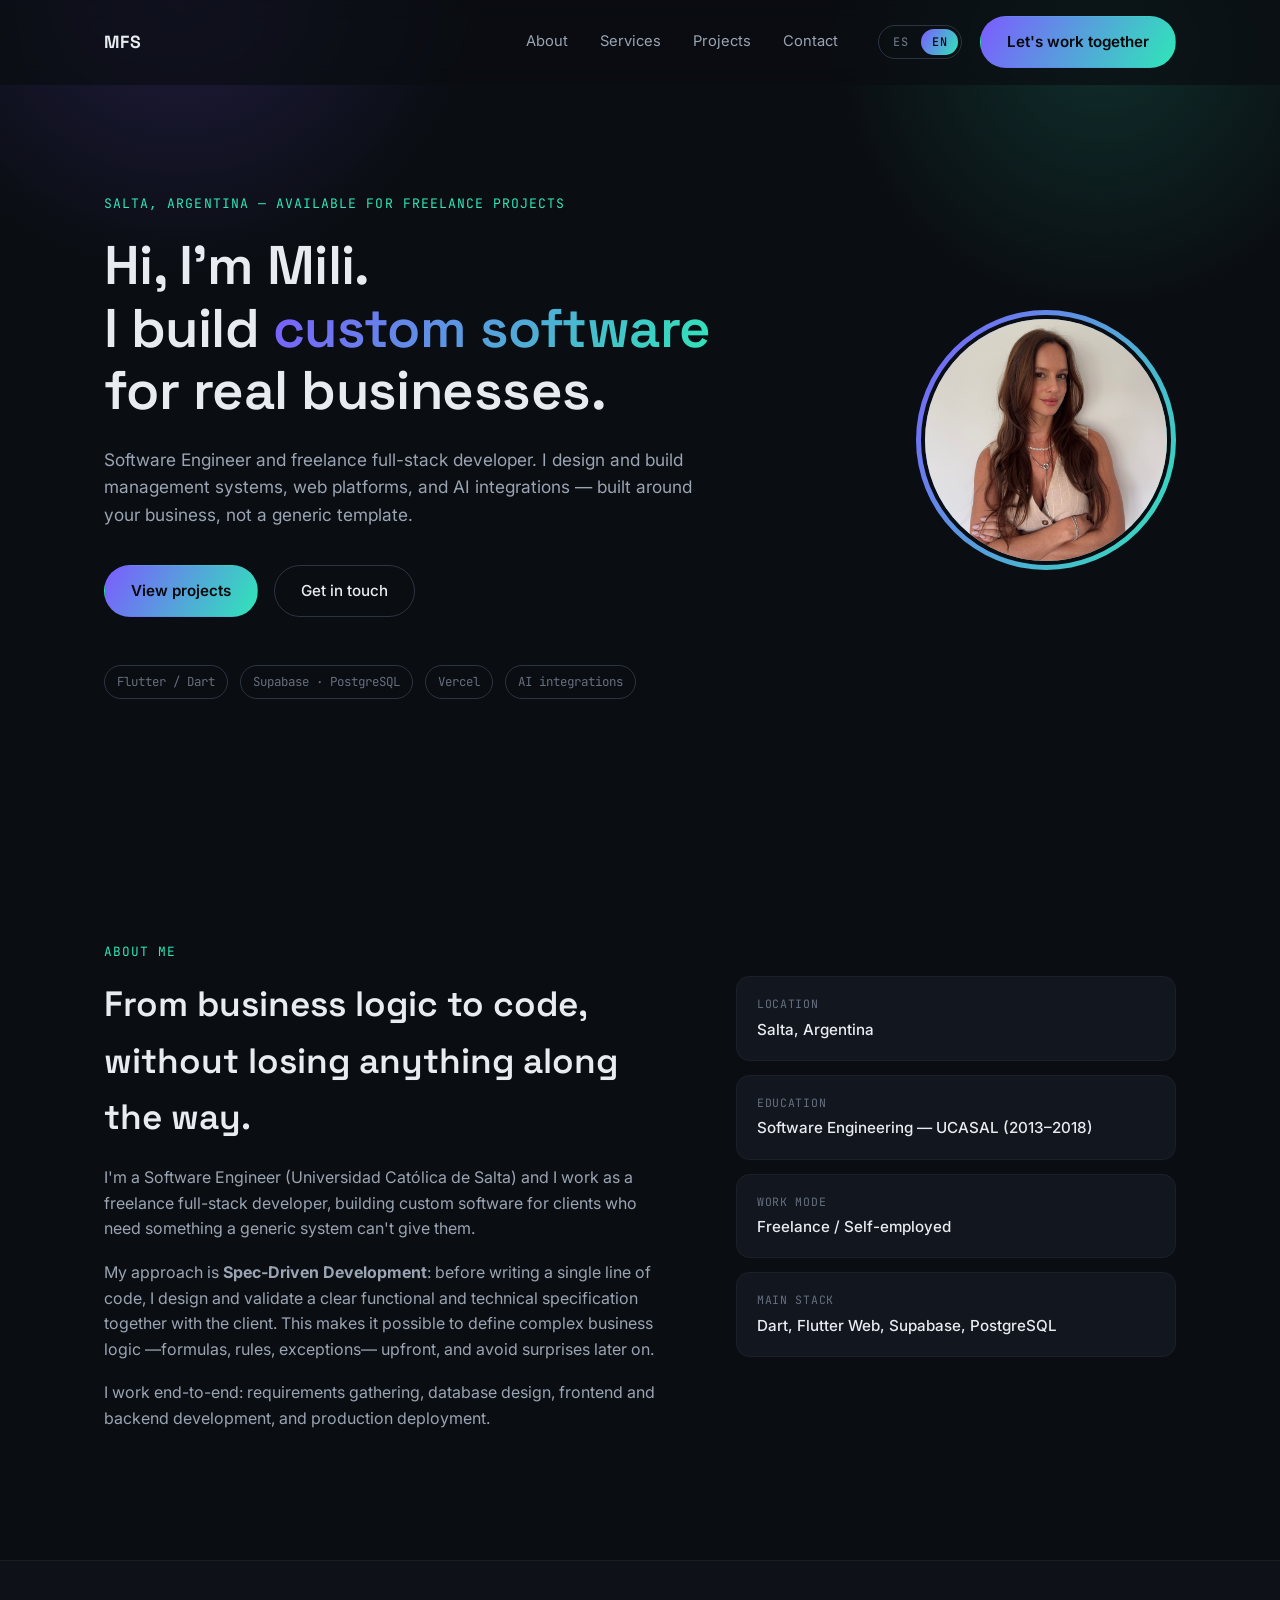
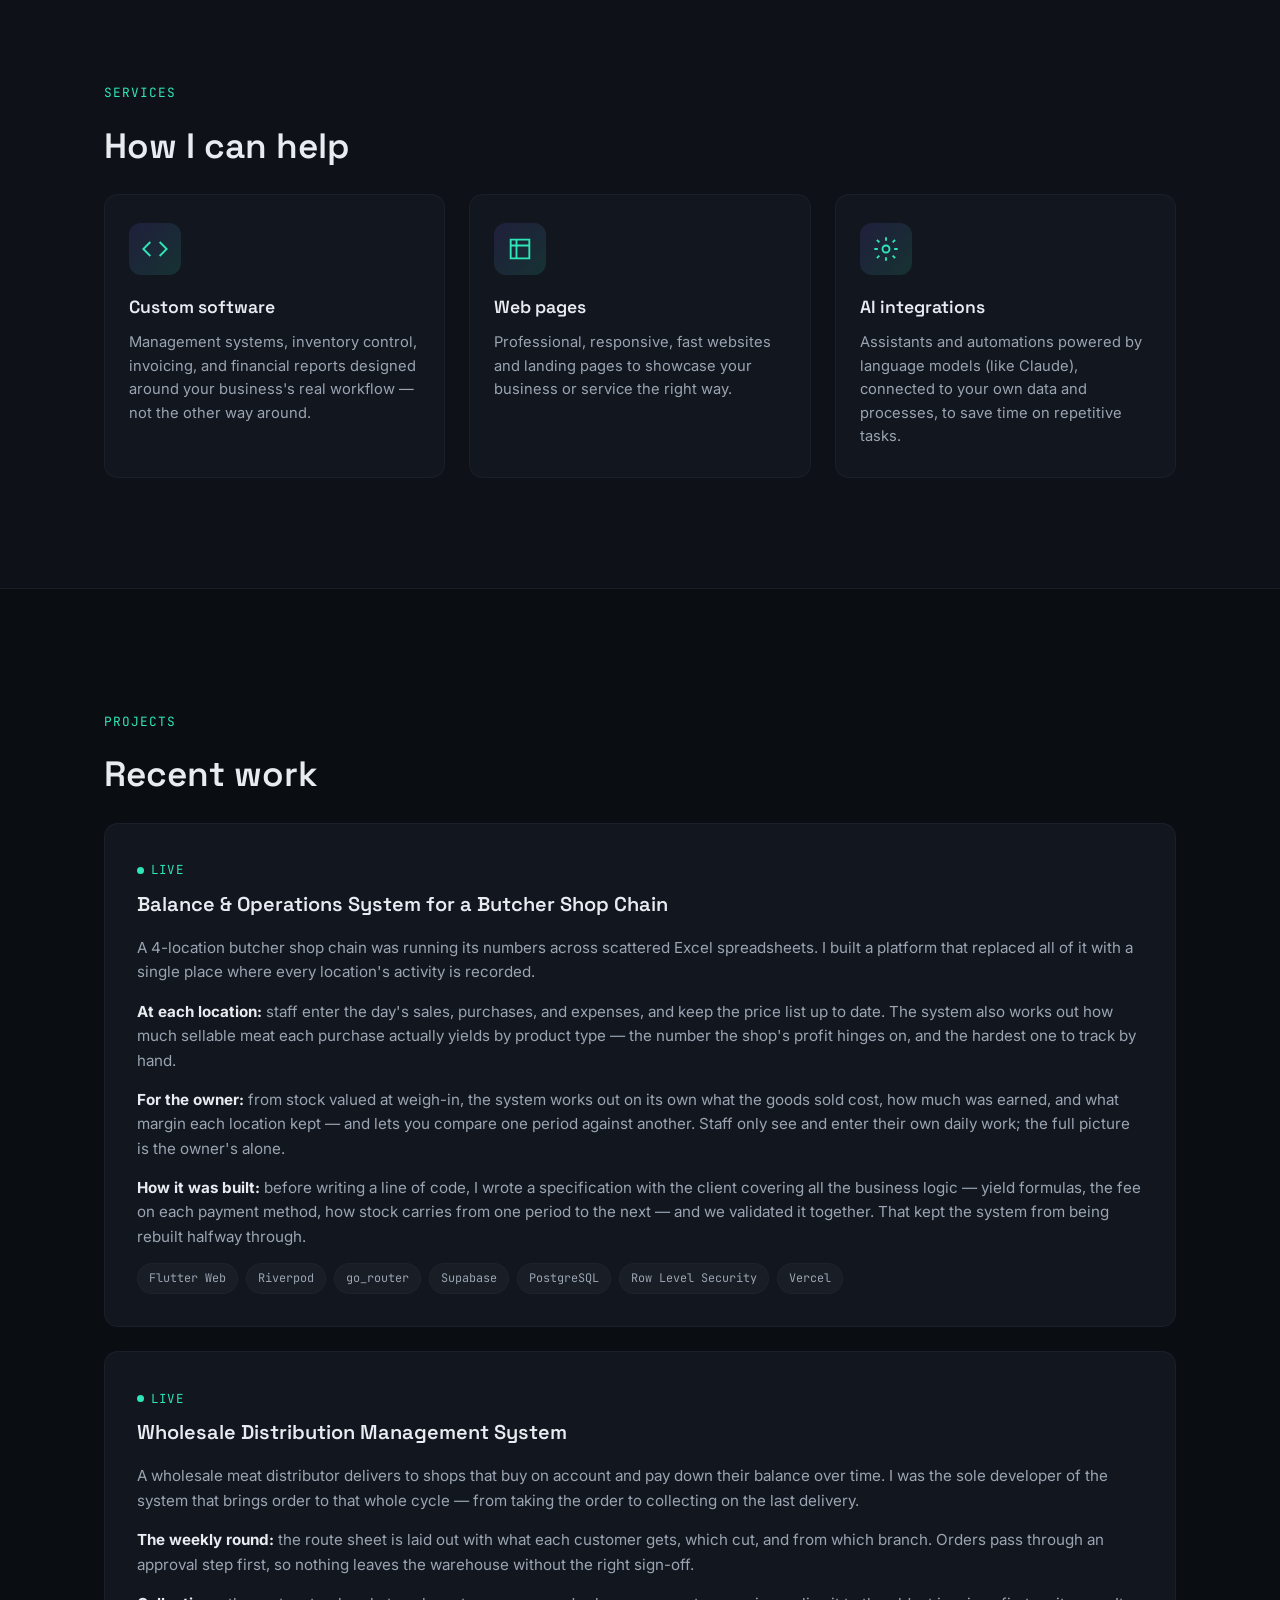
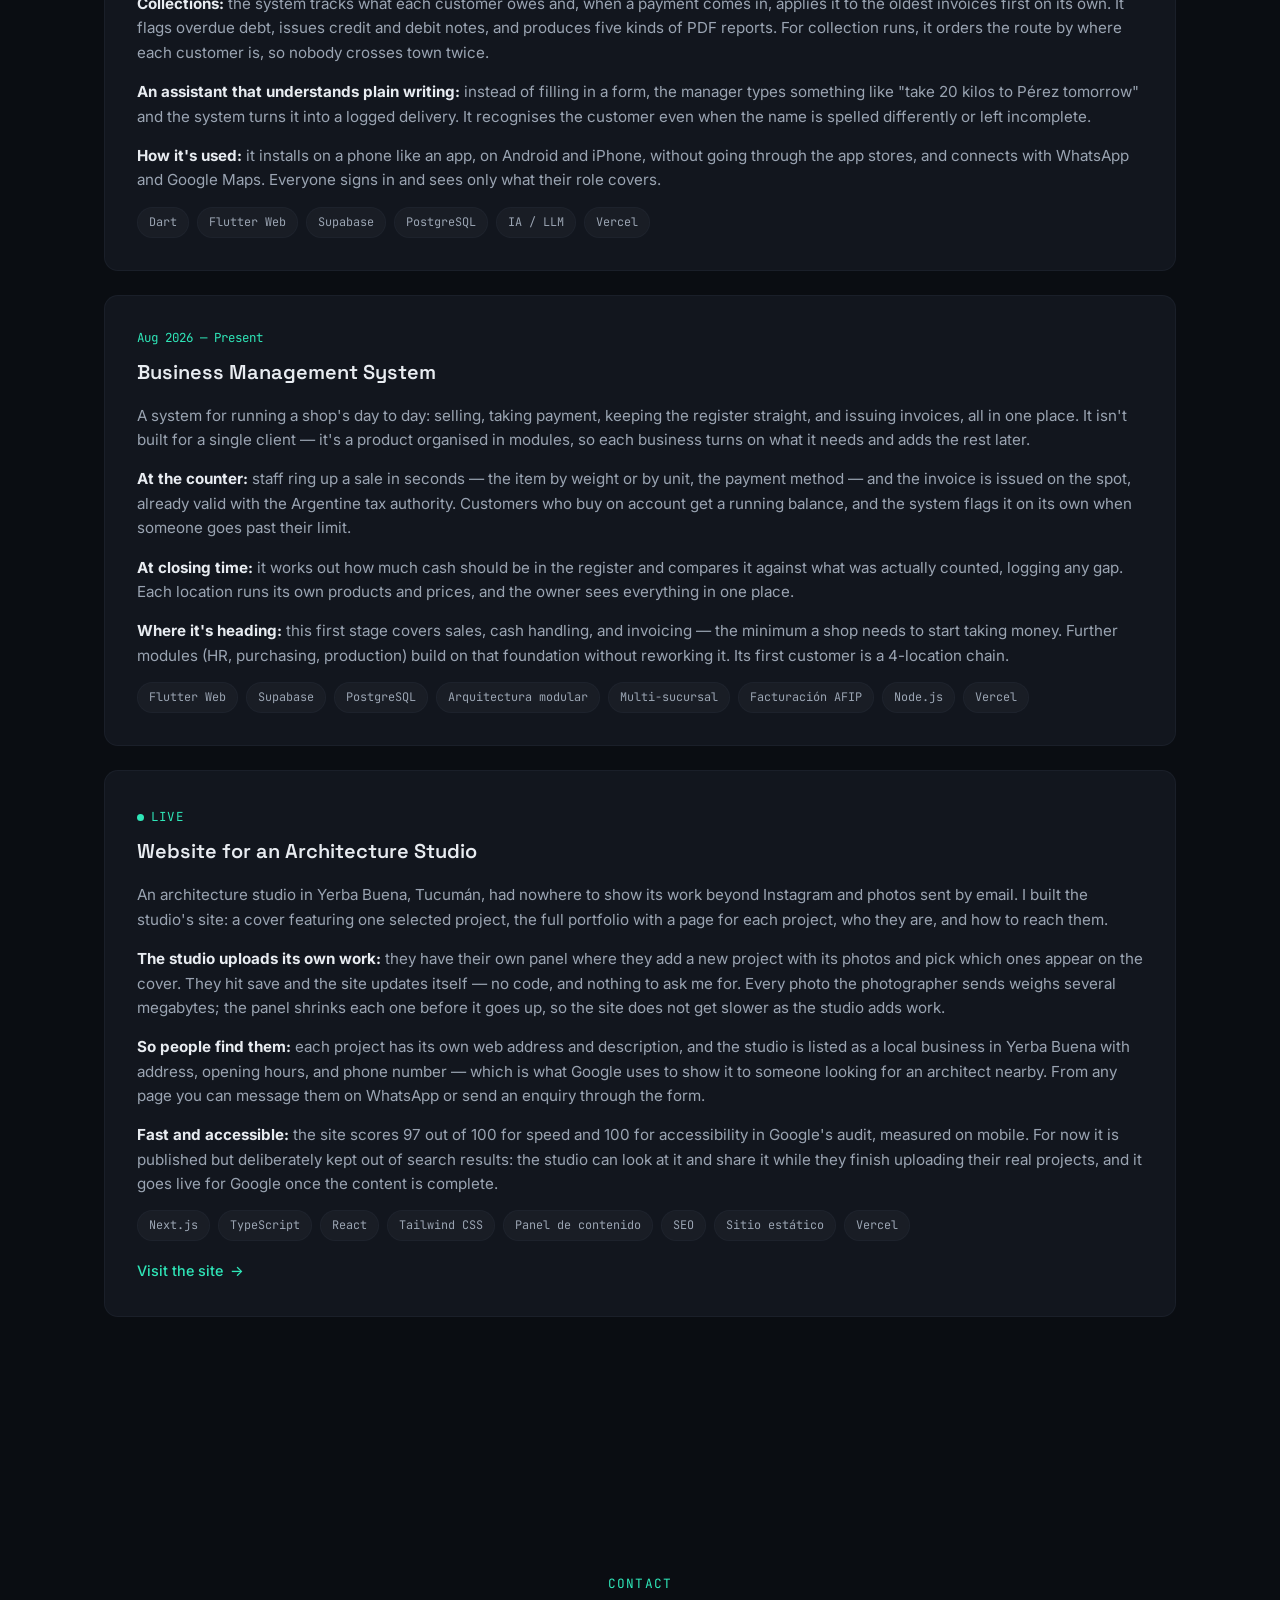
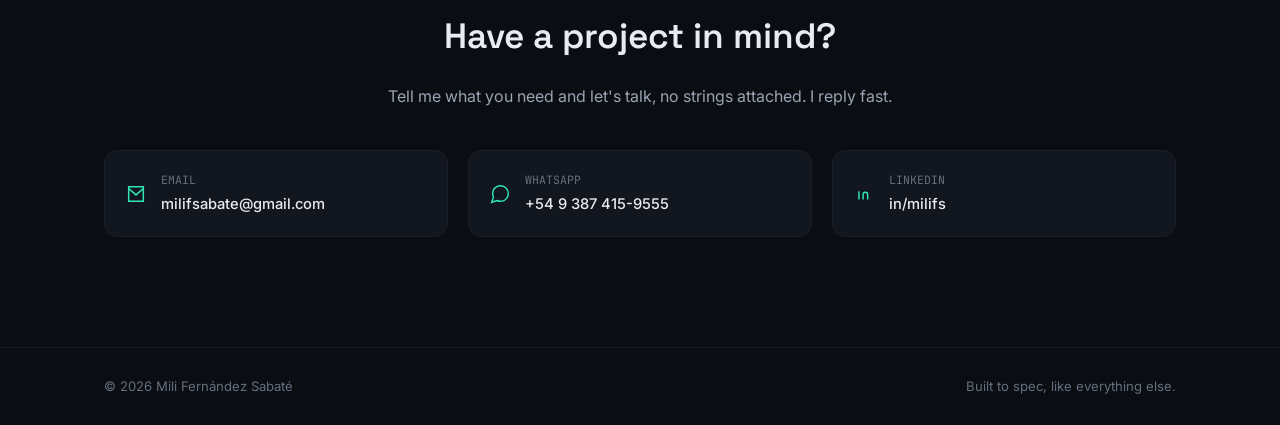
==== commit e1b3df1e: "Enlazar el sitio de FG Arquitectos y marcarlo Live La tarjeta pasa a Live y suma un link al sitio pu" ====
--- a/index.html
+++ b/index.html
@@ -316,7 +316,7 @@
       <article class="project-card reveal">
         <div class="project-header">
           <div>
-            <span class="project-period" data-i18n="project4.period">Oct 2026 — Presente</span>
+            <span class="project-period project-live" data-i18n="project4.period">Live</span>
             <h3 data-i18n="project4.title">Sitio Web para un Estudio de Arquitectura</h3>
           </div>
         </div>
@@ -356,6 +356,8 @@
           <span class="tag">Sitio estático</span>
           <span class="tag">Vercel</span>
         </div>
+        <a class="project-link" href="https://fg-arquitectos-seven.vercel.app/" target="_blank" rel="noopener noreferrer"
+           data-i18n="project4.link">Ver el sitio <span aria-hidden="true">→</span></a>
       </article>
     </div>
   </section>
--- a/css/styles.css
+++ b/css/styles.css
@@ -458,6 +458,21 @@
   border: 1px solid var(--border);
   padding: 5px 11px;
   border-radius: 999px;
+}
+.project-link {
+  display: inline-flex;
+  align-items: center;
+  gap: 7px;
+  margin-top: 18px;
+  font-size: 0.9rem;
+  font-weight: 500;
+  color: var(--accent-2);
+  border-bottom: 1px solid transparent;
+  transition: gap .2s ease, border-color .2s ease;
+}
+.project-link:hover {
+  gap: 11px;
+  border-bottom-color: var(--accent-2);
 }
 
 /* ---------- Testimonials ---------- */
